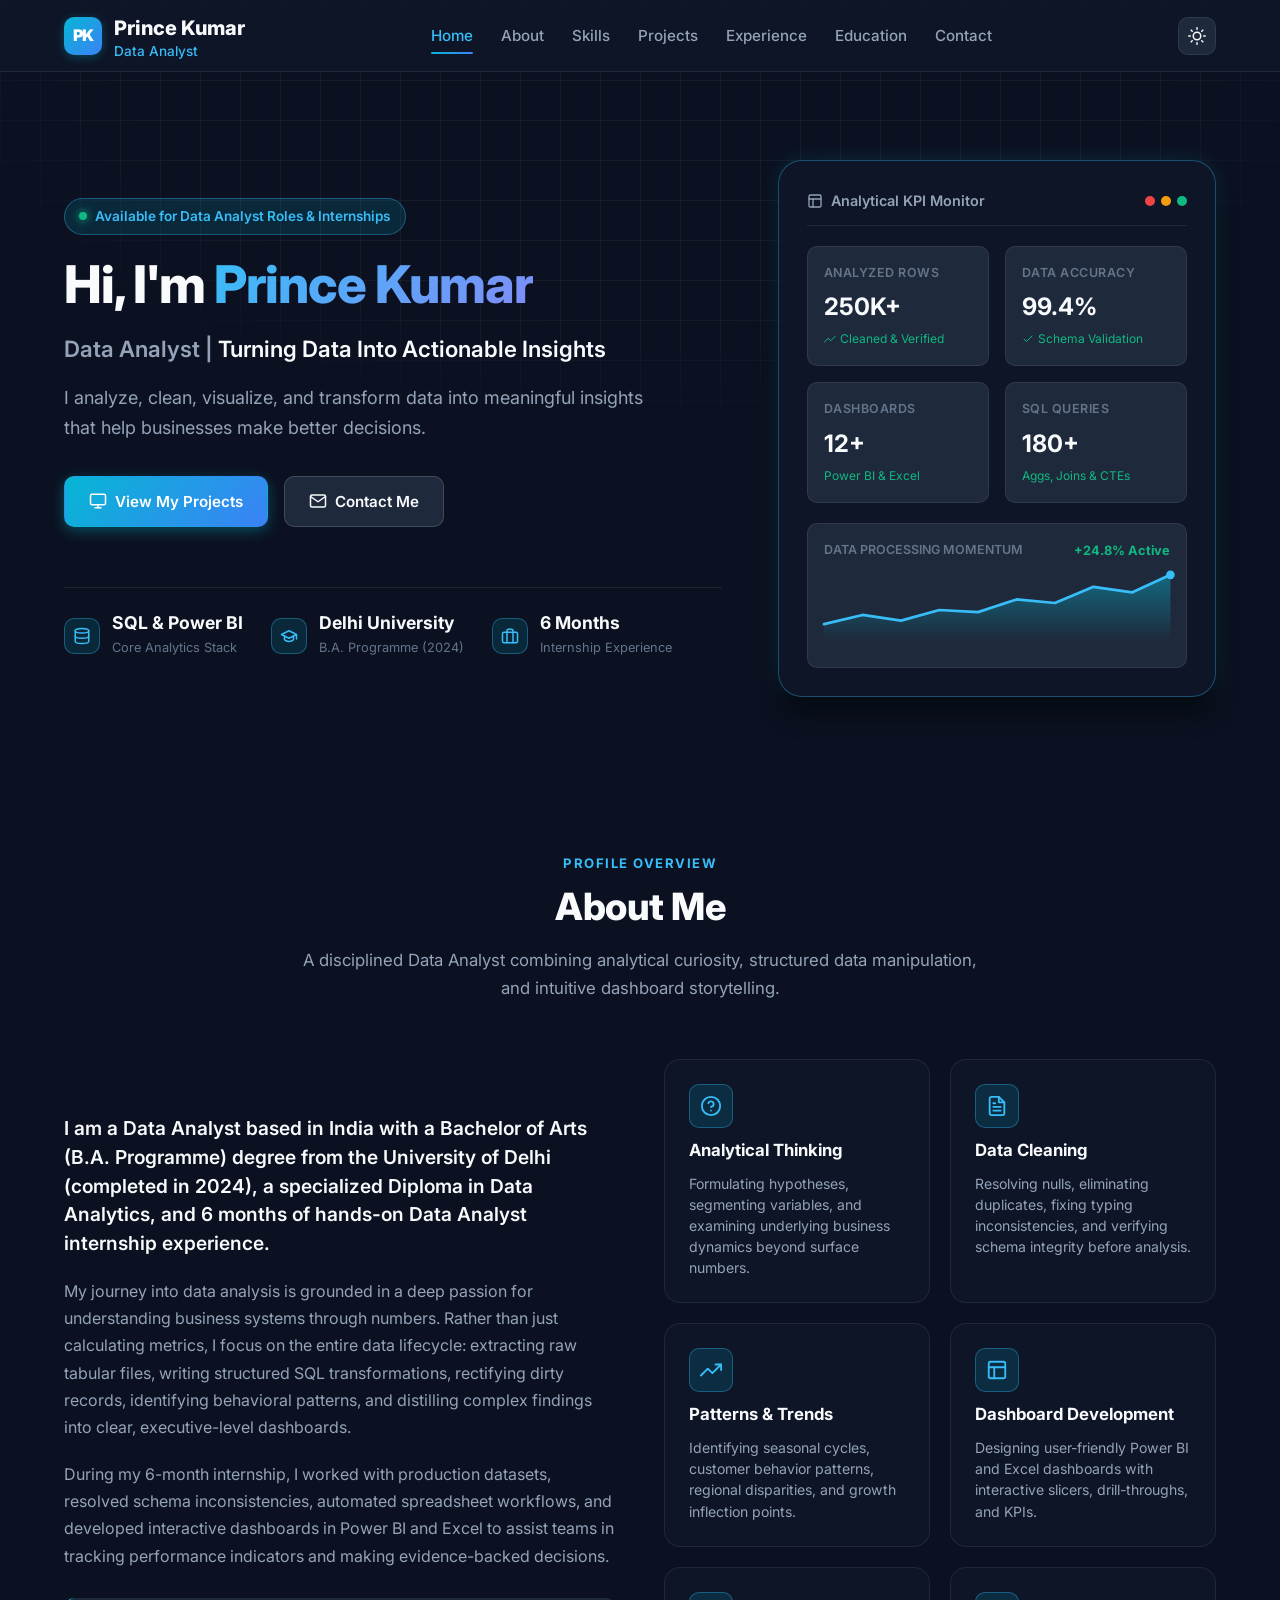
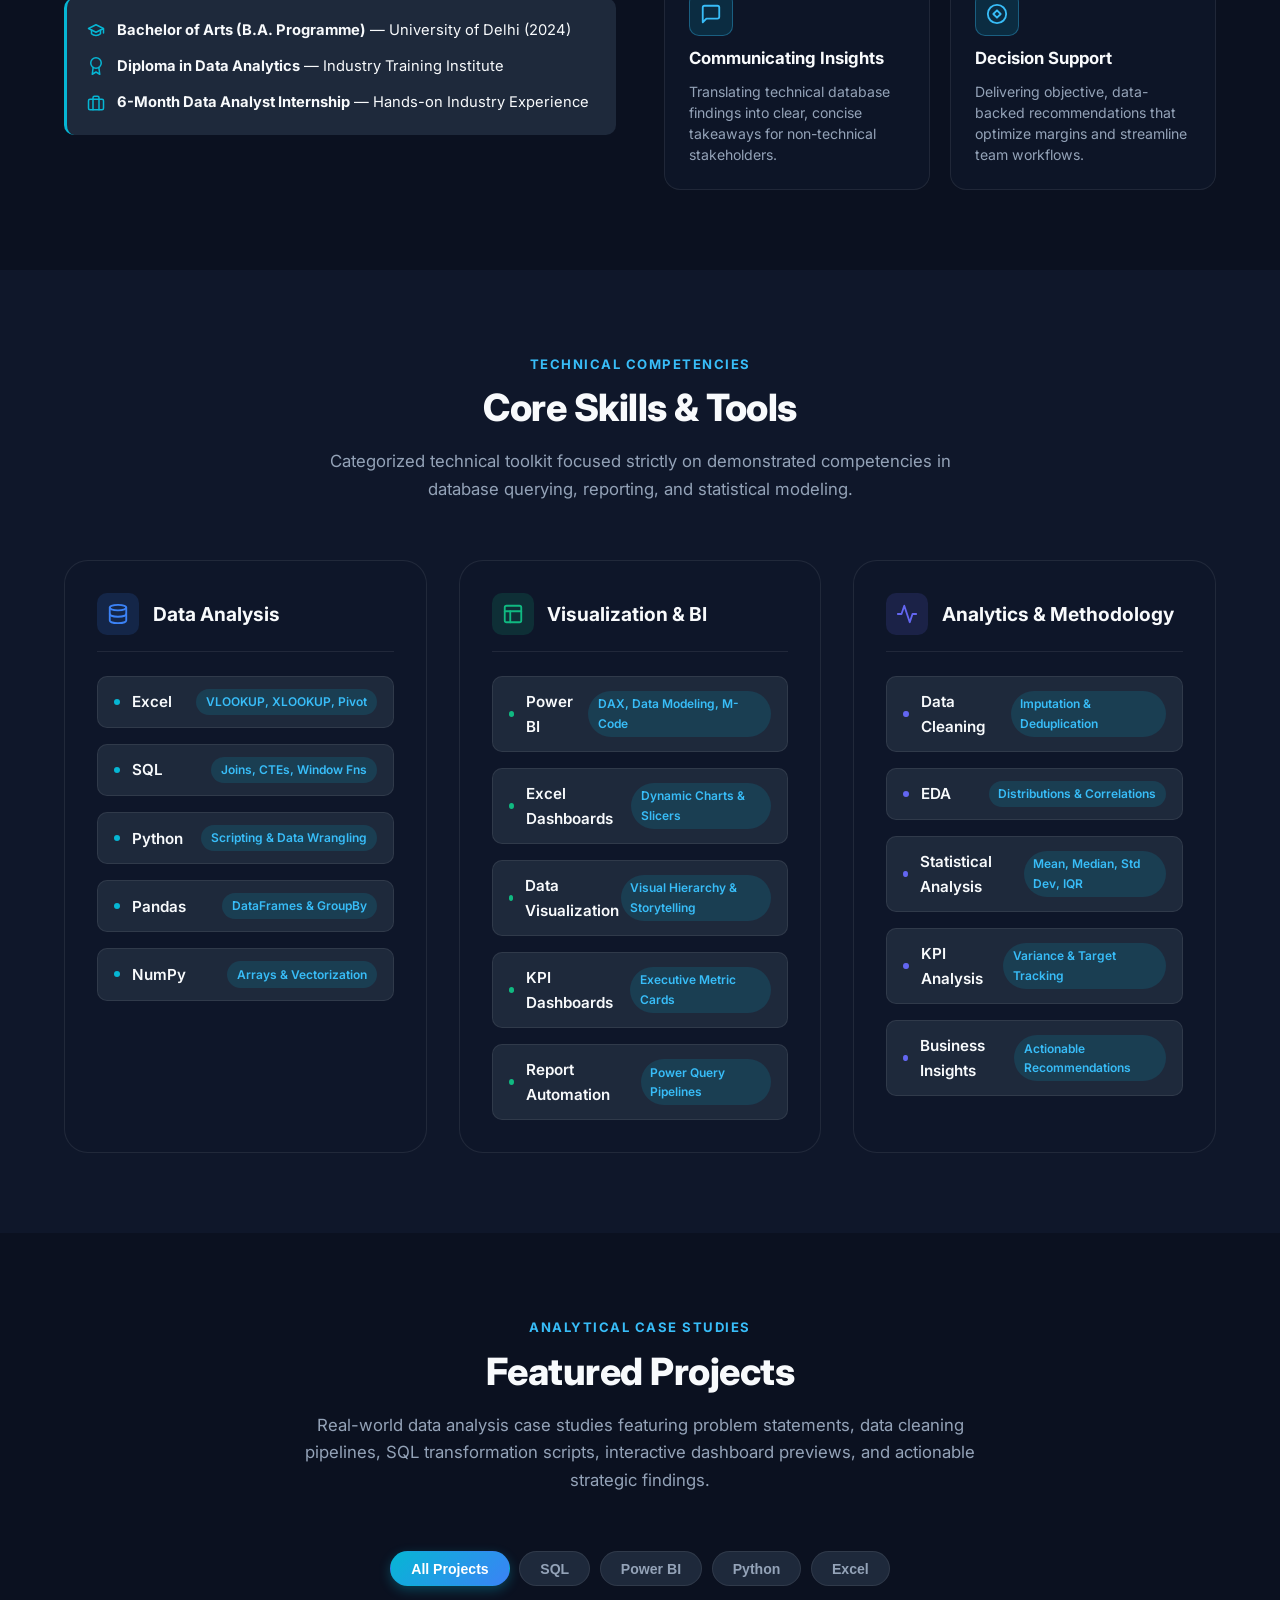
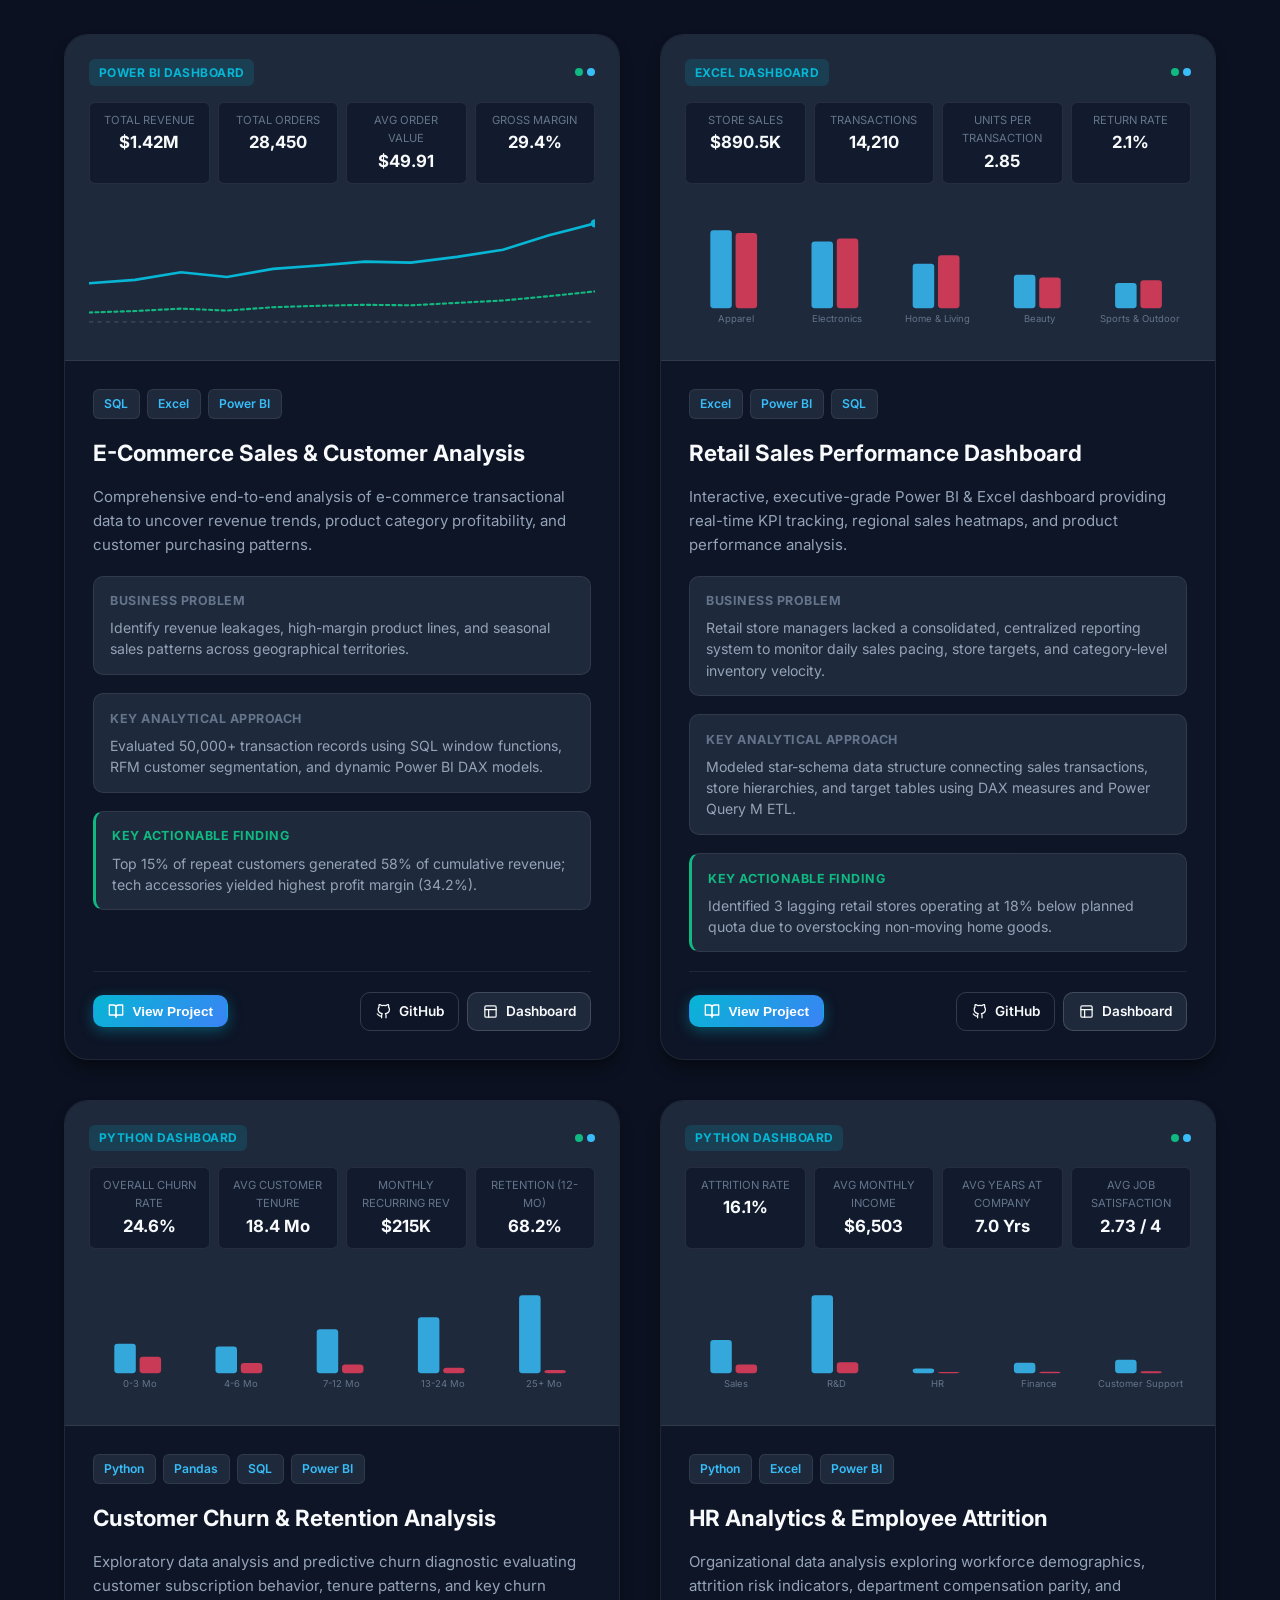
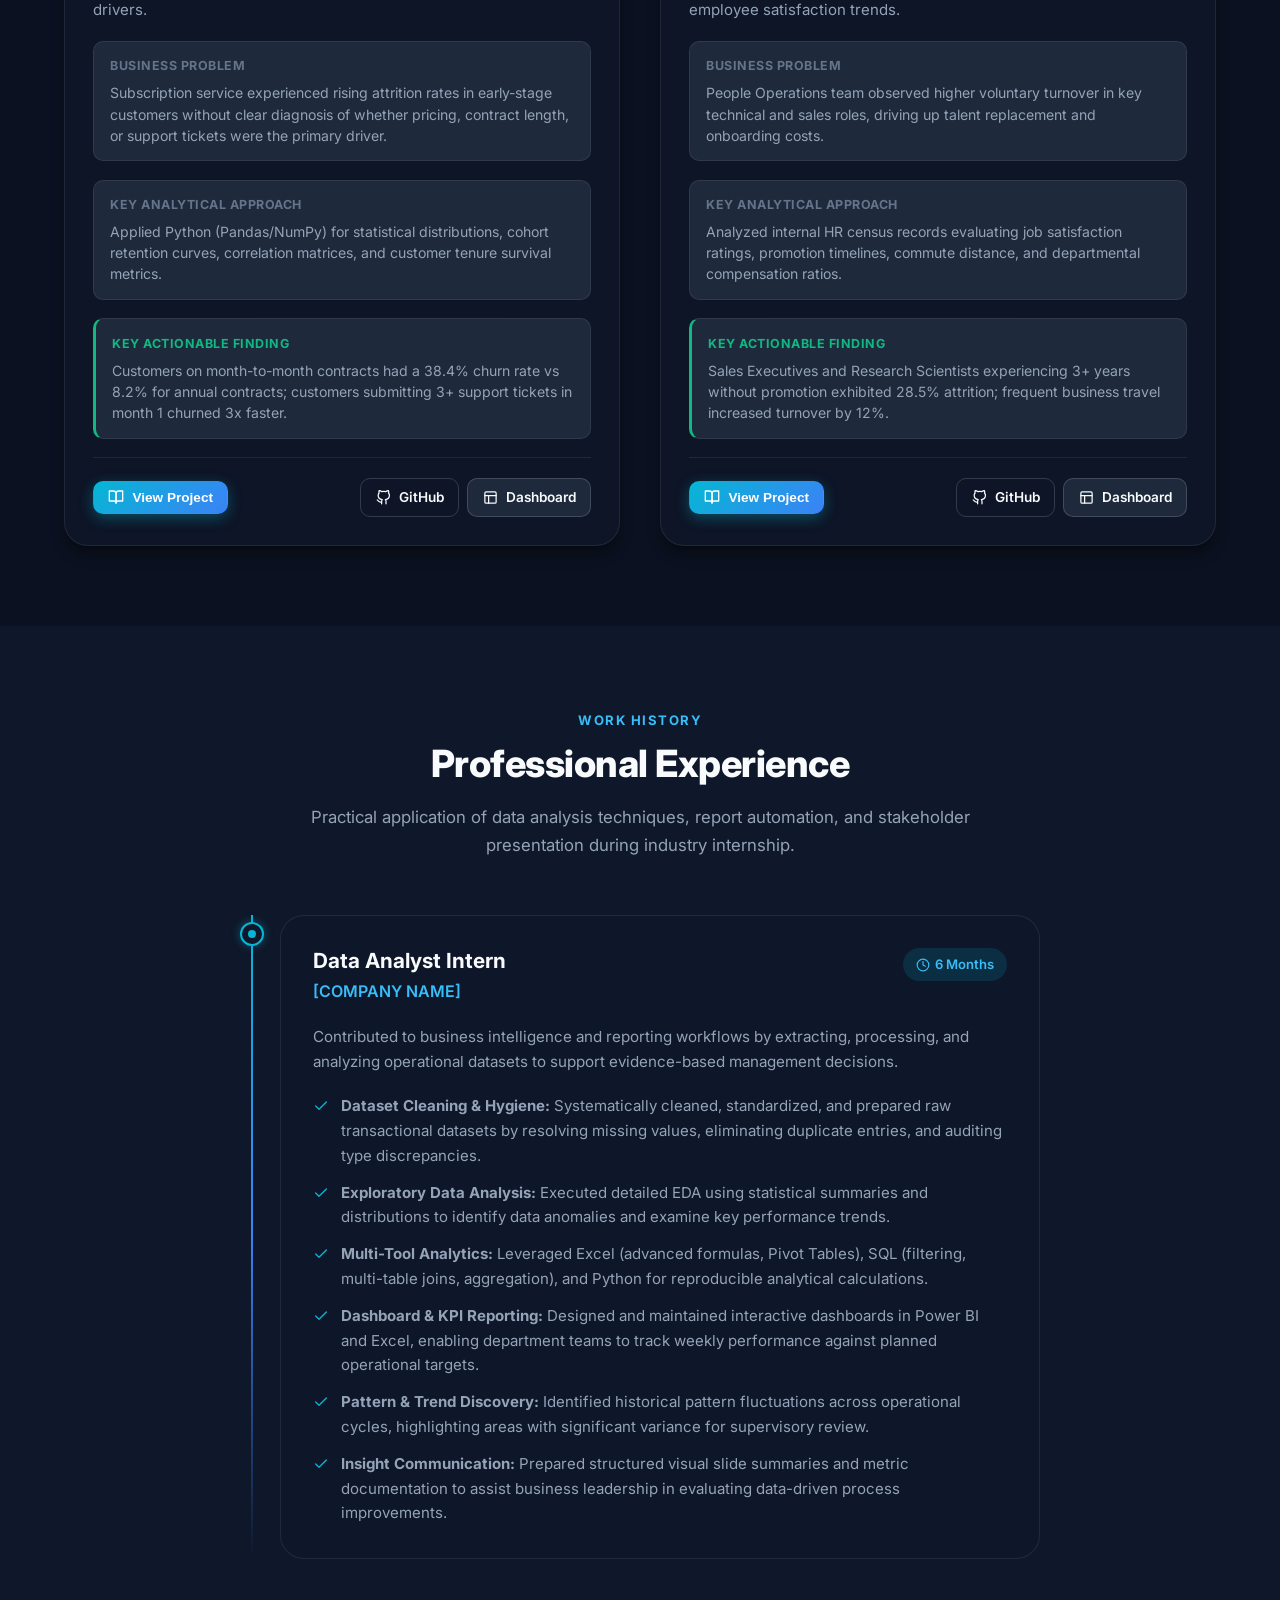
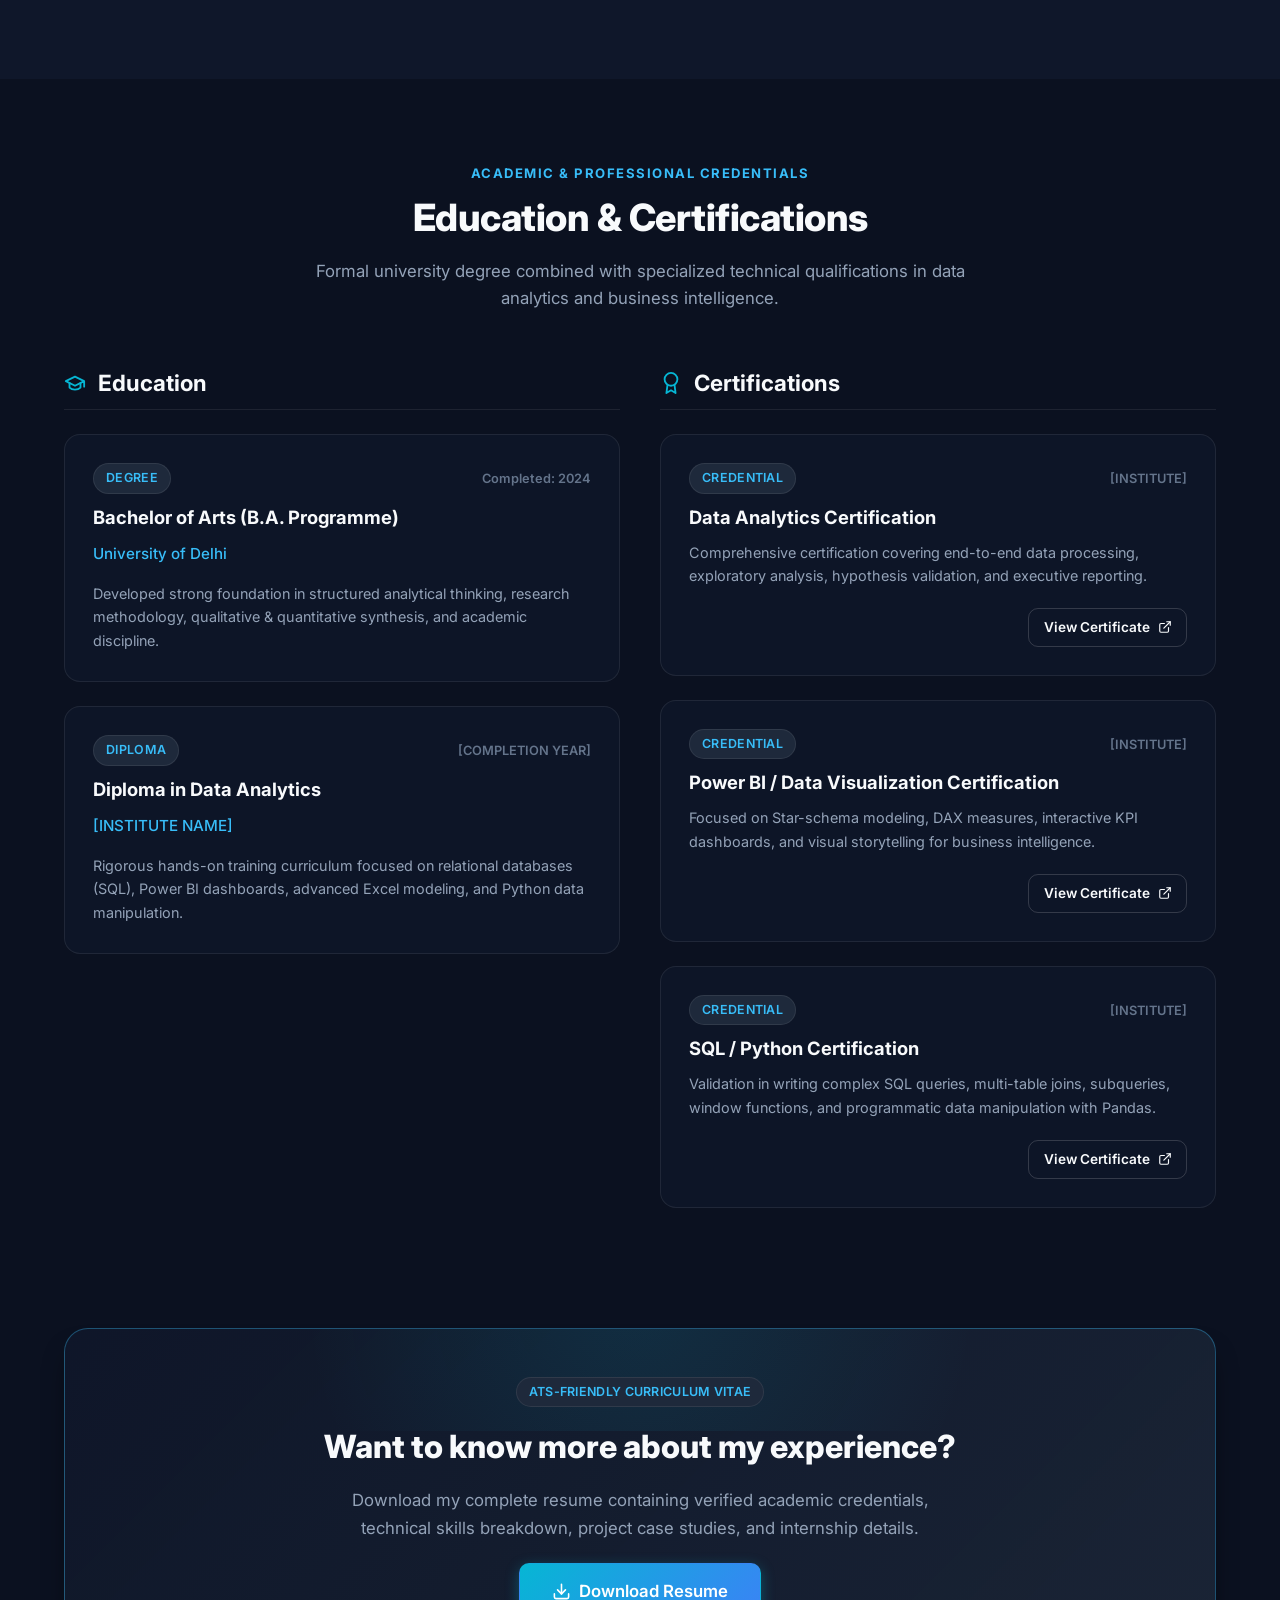
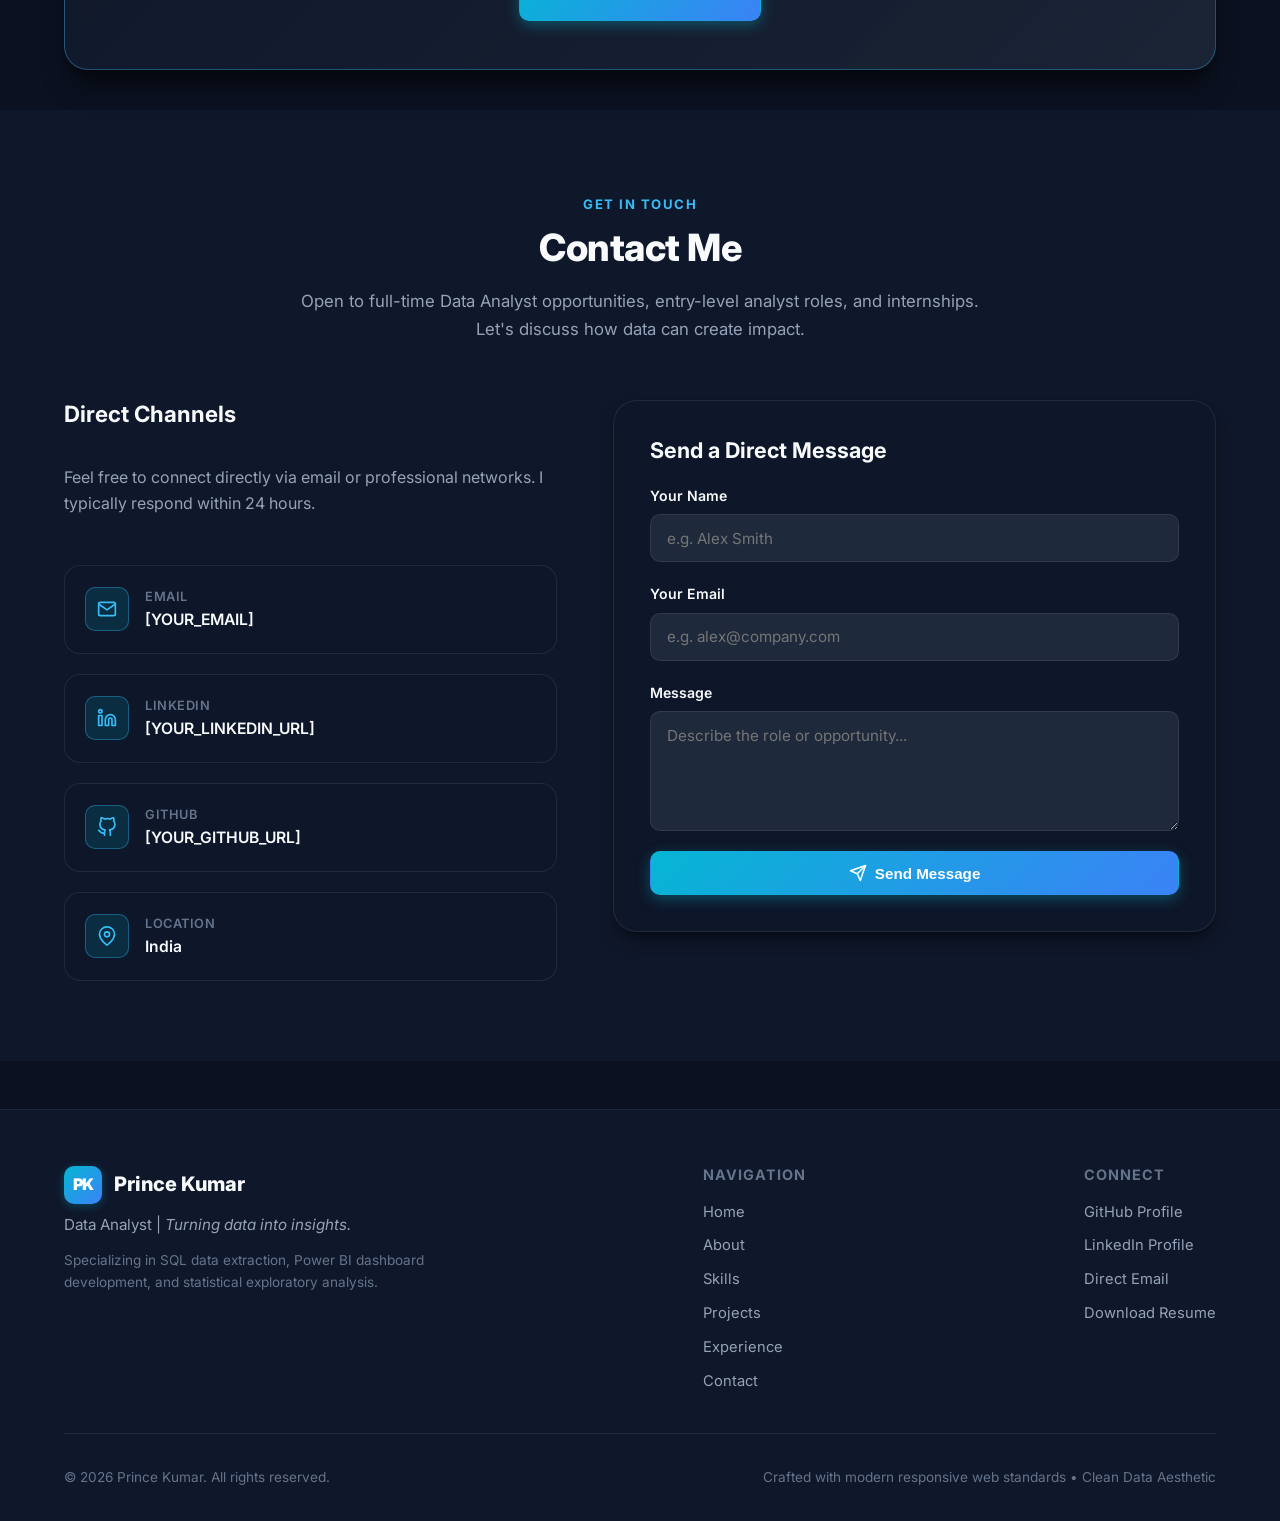
==== index.html @ 8feada80 "Add files via upload" ====
<!DOCTYPE html>
<html lang="en" data-theme="dark">
<head>
  <meta charset="UTF-8">
  <meta name="viewport" content="width=device-width, initial-scale=1.0">
  
  <!-- Primary SEO Metadata -->
  <title>Prince Kumar | Data Analyst Portfolio</title>
  <meta name="title" content="Prince Kumar | Data Analyst Portfolio">
  <meta name="description" content="Data Analyst portfolio showcasing SQL, Excel, Power BI, Python, data visualization, dashboards, and analytics projects.">
  <meta name="keywords" content="Data Analyst, Prince Kumar, SQL, Power BI, Excel, Python, Pandas, Data Visualization, EDA, Business Intelligence, Delhi University">
  <meta name="author" content="Prince Kumar">

  <!-- Open Graph / Social Cards -->
  <meta property="og:type" content="website">
  <meta property="og:title" content="Prince Kumar | Data Analyst Portfolio">
  <meta property="og:description" content="Data Analyst portfolio showcasing SQL, Excel, Power BI, Python, data visualization, dashboards, and analytics projects.">
  <meta property="og:image" content="assets/img/favicon.svg">

  <!-- Twitter -->
  <meta name="twitter:card" content="summary_large_image">
  <meta name="twitter:title" content="Prince Kumar | Data Analyst Portfolio">
  <meta name="twitter:description" content="Data Analyst portfolio showcasing SQL, Excel, Power BI, Python, data visualization, dashboards, and analytics projects.">

  <!-- Favicon -->
  <link rel="icon" type="image/svg+xml" href="assets/img/favicon.svg">

  <!-- Fonts: Inter and JetBrains Mono with System Fallbacks -->
  <link rel="preconnect" href="https://fonts.googleapis.com">
  <link rel="preconnect" href="https://fonts.gstatic.com" crossorigin>
  <link href="https://fonts.googleapis.com/css2?family=Inter:wght@300;400;500;600;700;800;900&family=JetBrains+Mono:wght@400;500;600&display=swap" rel="stylesheet">

  <!-- Stylesheet -->
  <link rel="stylesheet" href="assets/css/style.css">

  <!-- Structured Data (JSON-LD) for SEO / Recruiters -->
  <script type="application/ld+json">
  {
    "@context": "https://schema.org",
    "@type": "Person",
    "name": "Prince Kumar",
    "jobTitle": "Data Analyst",
    "description": "Data Analyst skilled in SQL, Excel, Power BI, Python, data cleaning, EDA, and dashboard development.",
    "alumniOf": {
      "@type": "CollegeOrUniversity",
      "name": "University of Delhi"
    },
    "address": {
      "@type": "PostalAddress",
      "addressCountry": "India"
    },
    "knowsAbout": [
      "SQL",
      "Power BI",
      "Excel",
      "Python",
      "Pandas",
      "NumPy",
      "Data Cleaning",
      "Exploratory Data Analysis",
      "Data Visualization",
      "Dashboard Development",
      "Business Intelligence",
      "Statistical Analysis"
    ]
  }
  </script>
</head>
<body>

  <!-- Background Data Grid Mesh -->
  <div class="bg-grid-pattern" aria-hidden="true"></div>

  <!-- ==========================================================================
       STICKY NAVIGATION BAR
       ========================================================================== -->
  <header class="site-header">
    <div class="container nav-container">
      <!-- Brand Logo -->
      <a href="#hero" class="logo" aria-label="Prince Kumar Portfolio Home">
        <div class="logo-badge">PK</div>
        <div class="logo-text">
          Prince Kumar
          <span>Data Analyst</span>
        </div>
      </a>

      <!-- Desktop Navigation Links -->
      <nav class="nav-links" aria-label="Primary Navigation">
        <a href="#hero" class="nav-link active">Home</a>
        <a href="#about" class="nav-link">About</a>
        <a href="#skills" class="nav-link">Skills</a>
        <a href="#projects" class="nav-link">Projects</a>
        <a href="#experience" class="nav-link">Experience</a>
        <a href="#education" class="nav-link">Education</a>
        <a href="#contact" class="nav-link">Contact</a>
      </nav>

      <!-- Nav Actions: Theme Toggle & Mobile Menu -->
      <div class="nav-actions">
        <button id="theme-toggle" class="theme-toggle-btn" title="Toggle Dark/Light Mode" aria-label="Toggle Dark/Light Mode">
          <svg xmlns="http://www.w3.org/2000/svg" width="18" height="18" viewBox="0 0 24 24" fill="none" stroke="currentColor" stroke-width="2" stroke-linecap="round" stroke-linejoin="round">
            <circle cx="12" cy="12" r="5"></circle>
            <line x1="12" y1="1" x2="12" y2="3"></line>
            <line x1="12" y1="21" x2="12" y2="23"></line>
            <line x1="4.22" y1="4.22" x2="5.64" y2="5.64"></line>
            <line x1="18.36" y1="18.36" x2="19.78" y2="19.78"></line>
            <line x1="1" y1="12" x2="3" y2="12"></line>
            <line x1="21" y1="12" x2="23" y2="12"></line>
            <line x1="4.22" y1="19.78" x2="5.64" y2="18.36"></line>
            <line x1="18.36" y1="5.64" x2="19.78" y2="4.22"></line>
          </svg>
        </button>

        <button id="mobile-menu-toggle" class="mobile-menu-btn" aria-label="Open Navigation Menu" aria-expanded="false">
          <svg xmlns="http://www.w3.org/2000/svg" width="22" height="22" viewBox="0 0 24 24" fill="none" stroke="currentColor" stroke-width="2" stroke-linecap="round" stroke-linejoin="round">
            <line x1="3" y1="12" x2="21" y2="12"></line>
            <line x1="3" y1="6" x2="21" y2="6"></line>
            <line x1="3" y1="18" x2="21" y2="18"></line>
          </svg>
        </button>
      </div>
    </div>

    <!-- Mobile Drawer -->
    <div id="mobile-nav" class="mobile-nav" aria-label="Mobile Navigation">
      <div class="mobile-nav-links">
        <a href="#hero" class="nav-link">Home</a>
        <a href="#about" class="nav-link">About</a>
        <a href="#skills" class="nav-link">Skills</a>
        <a href="#projects" class="nav-link">Projects</a>
        <a href="#experience" class="nav-link">Experience</a>
        <a href="#education" class="nav-link">Education</a>
        <a href="#contact" class="nav-link">Contact</a>
      </div>
    </div>
  </header>

  <!-- ==========================================================================
       1. HERO SECTION
       ========================================================================== -->
  <section id="hero" class="hero-section">
    <div class="container">
      <div class="hero-grid">
        <!-- Hero Text Content -->
        <div class="hero-content">
          <div class="hero-tag">
            <span class="pulse-dot"></span>
            Available for Data Analyst Roles & Internships
          </div>

          <h1 class="hero-title">
            Hi, I'm <span class="name-highlight">Prince Kumar</span>
          </h1>

          <h2 class="hero-subtitle">
            Data Analyst | <span>Turning Data Into Actionable Insights</span>
          </h2>

          <p class="hero-desc">
            I analyze, clean, visualize, and transform data into meaningful insights that help businesses make better decisions.
          </p>

          <div class="hero-cta">
            <a href="#projects" class="btn btn-primary">
              <svg xmlns="http://www.w3.org/2000/svg" width="18" height="18" viewBox="0 0 24 24" fill="none" stroke="currentColor" stroke-width="2" stroke-linecap="round" stroke-linejoin="round">
                <rect x="2" y="3" width="20" height="14" rx="2" ry="2"></rect>
                <line x1="8" y1="21" x2="16" y2="21"></line>
                <line x1="12" y1="17" x2="12" y2="21"></line>
              </svg>
              View My Projects
            </a>

            <a href="#contact" class="btn btn-secondary">
              <svg xmlns="http://www.w3.org/2000/svg" width="18" height="18" viewBox="0 0 24 24" fill="none" stroke="currentColor" stroke-width="2" stroke-linecap="round" stroke-linejoin="round">
                <path d="M4 4h16c1.1 0 2 .9 2 2v12c0 1.1-.9 2-2 2H4c-1.1 0-2-.9-2-2V6c0-1.1.9-2 2-2z"></path>
                <polyline points="22,6 12,13 2,6"></polyline>
              </svg>
              Contact Me
            </a>
          </div>

          <!-- Hero Ticker / Key Credentials Strip -->
          <div class="hero-ticker-strip">
            <div class="ticker-item">
              <div class="ticker-icon">
                <svg xmlns="http://www.w3.org/2000/svg" width="18" height="18" viewBox="0 0 24 24" fill="none" stroke="currentColor" stroke-width="2" stroke-linecap="round" stroke-linejoin="round">
                  <ellipse cx="12" cy="5" rx="9" ry="3"></ellipse>
                  <path d="M21 12c0 1.66-4 3-9 3s-9-1.34-9-3"></path>
                  <path d="M3 5v14c0 1.66 4 3 9 3s9-1.34 9-3V5"></path>
                </svg>
              </div>
              <div class="ticker-text">
                <strong>SQL & Power BI</strong>
                <span>Core Analytics Stack</span>
              </div>
            </div>

            <div class="ticker-item">
              <div class="ticker-icon">
                <svg xmlns="http://www.w3.org/2000/svg" width="18" height="18" viewBox="0 0 24 24" fill="none" stroke="currentColor" stroke-width="2" stroke-linecap="round" stroke-linejoin="round">
                  <path d="M22 10v6M2 10l10-5 10 5-10 5z"></path>
                  <path d="M6 12v5c3 3 9 3 12 0v-5"></path>
                </svg>
              </div>
              <div class="ticker-text">
                <strong>Delhi University</strong>
                <span>B.A. Programme (2024)</span>
              </div>
            </div>

            <div class="ticker-item">
              <div class="ticker-icon">
                <svg xmlns="http://www.w3.org/2000/svg" width="18" height="18" viewBox="0 0 24 24" fill="none" stroke="currentColor" stroke-width="2" stroke-linecap="round" stroke-linejoin="round">
                  <rect x="2" y="7" width="20" height="14" rx="2" ry="2"></rect>
                  <path d="M16 21V5a2 2 0 0 0-2-2h-4a2 2 0 0 0-2 2v16"></path>
                </svg>
              </div>
              <div class="ticker-text">
                <strong>6 Months</strong>
                <span>Internship Experience</span>
              </div>
            </div>
          </div>
        </div>

        <!-- Hero Data Card Visual Mockup -->
        <div class="hero-visual">
          <div class="hero-data-card">
            <div class="card-header-bar">
              <div class="card-header-title">
                <svg xmlns="http://www.w3.org/2000/svg" width="16" height="16" viewBox="0 0 24 24" fill="none" stroke="currentColor" stroke-width="2" stroke-linecap="round" stroke-linejoin="round">
                  <rect x="3" y="3" width="18" height="18" rx="2" ry="2"></rect>
                  <line x1="3" y1="9" x2="21" y2="9"></line>
                  <line x1="9" y1="21" x2="9" y2="9"></line>
                </svg>
                Analytical KPI Monitor
              </div>
              <div class="card-dots">
                <span class="card-dot red"></span>
                <span class="card-dot yellow"></span>
                <span class="card-dot green"></span>
              </div>
            </div>

            <div class="hero-kpis">
              <div class="hero-kpi-item">
                <div class="hero-kpi-label">Analyzed Rows</div>
                <div class="hero-kpi-value">250K+</div>
                <div class="hero-kpi-sub">
                  <svg xmlns="http://www.w3.org/2000/svg" width="12" height="12" viewBox="0 0 24 24" fill="none" stroke="currentColor" stroke-width="2" stroke-linecap="round" stroke-linejoin="round"><polyline points="23 6 13.5 15.5 8.5 10.5 1 18"></polyline></svg>
                  Cleaned & Verified
                </div>
              </div>

              <div class="hero-kpi-item">
                <div class="hero-kpi-label">Data Accuracy</div>
                <div class="hero-kpi-value">99.4%</div>
                <div class="hero-kpi-sub">
                  <svg xmlns="http://www.w3.org/2000/svg" width="12" height="12" viewBox="0 0 24 24" fill="none" stroke="currentColor" stroke-width="2" stroke-linecap="round" stroke-linejoin="round"><polyline points="20 6 9 17 4 12"></polyline></svg>
                  Schema Validation
                </div>
              </div>

              <div class="hero-kpi-item">
                <div class="hero-kpi-label">Dashboards</div>
                <div class="hero-kpi-value">12+</div>
                <div class="hero-kpi-sub">Power BI & Excel</div>
              </div>

              <div class="hero-kpi-item">
                <div class="hero-kpi-label">SQL Queries</div>
                <div class="hero-kpi-value">180+</div>
                <div class="hero-kpi-sub">Aggs, Joins & CTEs</div>
              </div>
            </div>

            <div style="background: var(--bg-tertiary); padding: 1rem; border-radius: var(--radius-md); border: 1px solid var(--border-subtle);">
              <div style="display: flex; justify-content: space-between; align-items: center; margin-bottom: 0.5rem;">
                <span style="font-size: 0.78rem; text-transform: uppercase; color: var(--text-muted); font-weight: 600;">Data Processing Momentum</span>
                <span style="font-size: 0.8rem; color: var(--accent-emerald); font-weight: 700;">+24.8% Active</span>
              </div>
              <svg id="hero-sparkline" class="sparkline-svg" viewBox="0 0 320 65"></svg>
            </div>
          </div>
        </div>
      </div>
    </div>
  </section>

  <!-- ==========================================================================
       2. ABOUT ME SECTION
       ========================================================================== -->
  <section id="about">
    <div class="container">
      <div class="section-header">
        <span class="section-tag">Profile Overview</span>
        <h2 class="section-title">About Me</h2>
        <p class="section-description">
          A disciplined Data Analyst combining analytical curiosity, structured data manipulation, and intuitive dashboard storytelling.
        </p>
      </div>

      <div class="about-grid">
        <!-- Narrative Column -->
        <div class="about-narrative">
          <p class="about-lead">
            I am a Data Analyst based in India with a Bachelor of Arts (B.A. Programme) degree from the University of Delhi (completed in 2024), a specialized Diploma in Data Analytics, and 6 months of hands-on Data Analyst internship experience.
          </p>

          <p class="about-p">
            My journey into data analysis is grounded in a deep passion for understanding business systems through numbers. Rather than just calculating metrics, I focus on the entire data lifecycle: extracting raw tabular files, writing structured SQL transformations, rectifying dirty records, identifying behavioral patterns, and distilling complex findings into clear, executive-level dashboards.
          </p>

          <p class="about-p">
            During my 6-month internship, I worked with production datasets, resolved schema inconsistencies, automated spreadsheet workflows, and developed interactive dashboards in Power BI and Excel to assist teams in tracking performance indicators and making evidence-backed decisions.
          </p>

          <!-- Education & Qualification Snapshot -->
          <div class="about-edu-summary">
            <div class="edu-item-row">
              <svg xmlns="http://www.w3.org/2000/svg" width="18" height="18" viewBox="0 0 24 24" fill="none" stroke="currentColor" stroke-width="2" stroke-linecap="round" stroke-linejoin="round">
                <path d="M22 10v6M2 10l10-5 10 5-10 5z"></path>
                <path d="M6 12v5c3 3 9 3 12 0v-5"></path>
              </svg>
              <span><strong>Bachelor of Arts (B.A. Programme)</strong> — University of Delhi (2024)</span>
            </div>
            <div class="edu-item-row">
              <svg xmlns="http://www.w3.org/2000/svg" width="18" height="18" viewBox="0 0 24 24" fill="none" stroke="currentColor" stroke-width="2" stroke-linecap="round" stroke-linejoin="round">
                <circle cx="12" cy="8" r="7"></circle>
                <polyline points="8.21 13.89 7 23 12 20 17 23 15.79 13.88"></polyline>
              </svg>
              <span><strong>Diploma in Data Analytics</strong> — Industry Training Institute</span>
            </div>
            <div class="edu-item-row">
              <svg xmlns="http://www.w3.org/2000/svg" width="18" height="18" viewBox="0 0 24 24" fill="none" stroke="currentColor" stroke-width="2" stroke-linecap="round" stroke-linejoin="round">
                <rect x="2" y="7" width="20" height="14" rx="2" ry="2"></rect>
                <path d="M16 21V5a2 2 0 0 0-2-2h-4a2 2 0 0 0-2 2v16"></path>
              </svg>
              <span><strong>6-Month Data Analyst Internship</strong> — Hands-on Industry Experience</span>
            </div>
          </div>
        </div>

        <!-- Analytical Pillars Grid -->
        <div class="pillars-grid">
          <div class="pillar-card">
            <div class="pillar-icon">
              <svg xmlns="http://www.w3.org/2000/svg" width="22" height="22" viewBox="0 0 24 24" fill="none" stroke="currentColor" stroke-width="2" stroke-linecap="round" stroke-linejoin="round">
                <circle cx="12" cy="12" r="10"></circle>
                <path d="M9.09 9a3 3 0 0 1 5.83 1c0 2-3 3-3 3"></path>
                <line x1="12" y1="17" x2="12.01" y2="17"></line>
              </svg>
            </div>
            <h3 class="pillar-title">Analytical Thinking</h3>
            <p class="pillar-desc">Formulating hypotheses, segmenting variables, and examining underlying business dynamics beyond surface numbers.</p>
          </div>

          <div class="pillar-card">
            <div class="pillar-icon">
              <svg xmlns="http://www.w3.org/2000/svg" width="22" height="22" viewBox="0 0 24 24" fill="none" stroke="currentColor" stroke-width="2" stroke-linecap="round" stroke-linejoin="round">
                <path d="M14 2H6a2 2 0 0 0-2 2v16a2 2 0 0 0 2 2h12a2 2 0 0 0 2-2V8z"></path>
                <polyline points="14 2 14 8 20 8"></polyline>
                <line x1="16" y1="13" x2="8" y2="13"></line>
                <line x1="16" y1="17" x2="8" y2="17"></line>
                <polyline points="10 9 9 9 8 9"></polyline>
              </svg>
            </div>
            <h3 class="pillar-title">Data Cleaning</h3>
            <p class="pillar-desc">Resolving nulls, eliminating duplicates, fixing typing inconsistencies, and verifying schema integrity before analysis.</p>
          </div>

          <div class="pillar-card">
            <div class="pillar-icon">
              <svg xmlns="http://www.w3.org/2000/svg" width="22" height="22" viewBox="0 0 24 24" fill="none" stroke="currentColor" stroke-width="2" stroke-linecap="round" stroke-linejoin="round">
                <polyline points="23 6 13.5 15.5 8.5 10.5 1 18"></polyline>
                <polyline points="17 6 23 6 23 12"></polyline>
              </svg>
            </div>
            <h3 class="pillar-title">Patterns & Trends</h3>
            <p class="pillar-desc">Identifying seasonal cycles, customer behavior patterns, regional disparities, and growth inflection points.</p>
          </div>

          <div class="pillar-card">
            <div class="pillar-icon">
              <svg xmlns="http://www.w3.org/2000/svg" width="22" height="22" viewBox="0 0 24 24" fill="none" stroke="currentColor" stroke-width="2" stroke-linecap="round" stroke-linejoin="round">
                <rect x="3" y="3" width="18" height="18" rx="2" ry="2"></rect>
                <line x1="3" y1="9" x2="21" y2="9"></line>
                <line x1="9" y1="21" x2="9" y2="9"></line>
              </svg>
            </div>
            <h3 class="pillar-title">Dashboard Development</h3>
            <p class="pillar-desc">Designing user-friendly Power BI and Excel dashboards with interactive slicers, drill-throughs, and KPIs.</p>
          </div>

          <div class="pillar-card">
            <div class="pillar-icon">
              <svg xmlns="http://www.w3.org/2000/svg" width="22" height="22" viewBox="0 0 24 24" fill="none" stroke="currentColor" stroke-width="2" stroke-linecap="round" stroke-linejoin="round">
                <path d="M21 15a2 2 0 0 1-2 2H7l-4 4V5a2 2 0 0 1 2-2h14a2 2 0 0 1 2 2z"></path>
              </svg>
            </div>
            <h3 class="pillar-title">Communicating Insights</h3>
            <p class="pillar-desc">Translating technical database findings into clear, concise takeaways for non-technical stakeholders.</p>
          </div>

          <div class="pillar-card">
            <div class="pillar-icon">
              <svg xmlns="http://www.w3.org/2000/svg" width="22" height="22" viewBox="0 0 24 24" fill="none" stroke="currentColor" stroke-width="2" stroke-linecap="round" stroke-linejoin="round">
                <circle cx="12" cy="12" r="10"></circle>
                <polygon points="12 8 8 12 12 16 16 12 12 8"></polygon>
              </svg>
            </div>
            <h3 class="pillar-title">Decision Support</h3>
            <p class="pillar-desc">Delivering objective, data-backed recommendations that optimize margins and streamline team workflows.</p>
          </div>
        </div>
      </div>
    </div>
  </section>

  <!-- ==========================================================================
       3. SKILLS SECTION
       ========================================================================== -->
  <section id="skills" style="background: var(--bg-secondary);">
    <div class="container">
      <div class="section-header">
        <span class="section-tag">Technical Competencies</span>
        <h2 class="section-title">Core Skills & Tools</h2>
        <p class="section-description">
          Categorized technical toolkit focused strictly on demonstrated competencies in database querying, reporting, and statistical modeling.
        </p>
      </div>

      <div class="skills-grid">
        <!-- Category 1: Data Analysis -->
        <div class="skill-category-card">
          <div class="category-header">
            <div class="category-icon">
              <svg xmlns="http://www.w3.org/2000/svg" width="22" height="22" viewBox="0 0 24 24" fill="none" stroke="currentColor" stroke-width="2" stroke-linecap="round" stroke-linejoin="round">
                <ellipse cx="12" cy="5" rx="9" ry="3"></ellipse>
                <path d="M21 12c0 1.66-4 3-9 3s-9-1.34-9-3"></path>
                <path d="M3 5v14c0 1.66 4 3 9 3s9-1.34 9-3V5"></path>
              </svg>
            </div>
            <h3 class="category-title">Data Analysis</h3>
          </div>

          <div class="skills-list">
            <div class="skill-item">
              <div class="skill-name-wrap">
                <span class="skill-dot"></span>
                <span>Excel</span>
              </div>
              <span class="skill-badge">VLOOKUP, XLOOKUP, Pivot</span>
            </div>

            <div class="skill-item">
              <div class="skill-name-wrap">
                <span class="skill-dot"></span>
                <span>SQL</span>
              </div>
              <span class="skill-badge">Joins, CTEs, Window Fns</span>
            </div>

            <div class="skill-item">
              <div class="skill-name-wrap">
                <span class="skill-dot"></span>
                <span>Python</span>
              </div>
              <span class="skill-badge">Scripting & Data Wrangling</span>
            </div>

            <div class="skill-item">
              <div class="skill-name-wrap">
                <span class="skill-dot"></span>
                <span>Pandas</span>
              </div>
              <span class="skill-badge">DataFrames & GroupBy</span>
            </div>

            <div class="skill-item">
              <div class="skill-name-wrap">
                <span class="skill-dot"></span>
                <span>NumPy</span>
              </div>
              <span class="skill-badge">Arrays & Vectorization</span>
            </div>
          </div>
        </div>

        <!-- Category 2: Visualization & BI -->
        <div class="skill-category-card">
          <div class="category-header">
            <div class="category-icon" style="background: rgba(16, 185, 129, 0.15); color: var(--accent-emerald);">
              <svg xmlns="http://www.w3.org/2000/svg" width="22" height="22" viewBox="0 0 24 24" fill="none" stroke="currentColor" stroke-width="2" stroke-linecap="round" stroke-linejoin="round">
                <rect x="3" y="3" width="18" height="18" rx="2" ry="2"></rect>
                <line x1="3" y1="9" x2="21" y2="9"></line>
                <line x1="9" y1="21" x2="9" y2="9"></line>
              </svg>
            </div>
            <h3 class="category-title">Visualization & BI</h3>
          </div>

          <div class="skills-list">
            <div class="skill-item">
              <div class="skill-name-wrap">
                <span class="skill-dot" style="background: var(--accent-emerald);"></span>
                <span>Power BI</span>
              </div>
              <span class="skill-badge">DAX, Data Modeling, M-Code</span>
            </div>

            <div class="skill-item">
              <div class="skill-name-wrap">
                <span class="skill-dot" style="background: var(--accent-emerald);"></span>
                <span>Excel Dashboards</span>
              </div>
              <span class="skill-badge">Dynamic Charts & Slicers</span>
            </div>

            <div class="skill-item">
              <div class="skill-name-wrap">
                <span class="skill-dot" style="background: var(--accent-emerald);"></span>
                <span>Data Visualization</span>
              </div>
              <span class="skill-badge">Visual Hierarchy & Storytelling</span>
            </div>

            <div class="skill-item">
              <div class="skill-name-wrap">
                <span class="skill-dot" style="background: var(--accent-emerald);"></span>
                <span>KPI Dashboards</span>
              </div>
              <span class="skill-badge">Executive Metric Cards</span>
            </div>

            <div class="skill-item">
              <div class="skill-name-wrap">
                <span class="skill-dot" style="background: var(--accent-emerald);"></span>
                <span>Report Automation</span>
              </div>
              <span class="skill-badge">Power Query Pipelines</span>
            </div>
          </div>
        </div>

        <!-- Category 3: Analytics -->
        <div class="skill-category-card">
          <div class="category-header">
            <div class="category-icon" style="background: rgba(99, 102, 241, 0.15); color: var(--accent-indigo);">
              <svg xmlns="http://www.w3.org/2000/svg" width="22" height="22" viewBox="0 0 24 24" fill="none" stroke="currentColor" stroke-width="2" stroke-linecap="round" stroke-linejoin="round">
                <polyline points="22 12 18 12 15 21 9 3 6 12 2 12"></polyline>
              </svg>
            </div>
            <h3 class="category-title">Analytics & Methodology</h3>
          </div>

          <div class="skills-list">
            <div class="skill-item">
              <div class="skill-name-wrap">
                <span class="skill-dot" style="background: var(--accent-indigo);"></span>
                <span>Data Cleaning</span>
              </div>
              <span class="skill-badge">Imputation & Deduplication</span>
            </div>

            <div class="skill-item">
              <div class="skill-name-wrap">
                <span class="skill-dot" style="background: var(--accent-indigo);"></span>
                <span>EDA</span>
              </div>
              <span class="skill-badge">Distributions & Correlations</span>
            </div>

            <div class="skill-item">
              <div class="skill-name-wrap">
                <span class="skill-dot" style="background: var(--accent-indigo);"></span>
                <span>Statistical Analysis</span>
              </div>
              <span class="skill-badge">Mean, Median, Std Dev, IQR</span>
            </div>

            <div class="skill-item">
              <div class="skill-name-wrap">
                <span class="skill-dot" style="background: var(--accent-indigo);"></span>
                <span>KPI Analysis</span>
              </div>
              <span class="skill-badge">Variance & Target Tracking</span>
            </div>

            <div class="skill-item">
              <div class="skill-name-wrap">
                <span class="skill-dot" style="background: var(--accent-indigo);"></span>
                <span>Business Insights</span>
              </div>
              <span class="skill-badge">Actionable Recommendations</span>
            </div>
          </div>
        </div>
      </div>
    </div>
  </section>

  <!-- ==========================================================================
       4. PROJECTS SECTION (CENTERPIECE)
       ========================================================================== -->
  <section id="projects">
    <div class="container">
      <div class="section-header">
        <span class="section-tag">Analytical Case Studies</span>
        <h2 class="section-title">Featured Projects</h2>
        <p class="section-description">
          Real-world data analysis case studies featuring problem statements, data cleaning pipelines, SQL transformation scripts, interactive dashboard previews, and actionable strategic findings.
        </p>
      </div>

      <!-- Filter Buttons -->
      <div class="projects-filter-bar" role="group" aria-label="Filter Projects By Technology">
        <button class="filter-btn active" data-filter="All">All Projects</button>
        <button class="filter-btn" data-filter="SQL">SQL</button>
        <button class="filter-btn" data-filter="Power BI">Power BI</button>
        <button class="filter-btn" data-filter="Python">Python</button>
        <button class="filter-btn" data-filter="Excel">Excel</button>
      </div>

      <!-- Projects Grid (Injected dynamically via app.js & projects-data.js) -->
      <div id="projects-grid" class="projects-grid">
        <!-- Rendered by JavaScript -->
      </div>
    </div>
  </section>

  <!-- ==========================================================================
       5. EXPERIENCE SECTION (TIMELINE)
       ========================================================================== -->
  <section id="experience" style="background: var(--bg-secondary);">
    <div class="container">
      <div class="section-header">
        <span class="section-tag">Work History</span>
        <h2 class="section-title">Professional Experience</h2>
        <p class="section-description">
          Practical application of data analysis techniques, report automation, and stakeholder presentation during industry internship.
        </p>
      </div>

      <div class="timeline">
        <!-- Item: 6-Month Data Analyst Internship -->
        <div class="timeline-item">
          <div class="timeline-dot"></div>
          <div class="timeline-card">
            <div class="timeline-header">
              <div>
                <h3 class="role-title">Data Analyst Intern</h3>
                <div class="company-name">[COMPANY NAME]</div>
              </div>
              <span class="duration-badge">
                <svg xmlns="http://www.w3.org/2000/svg" width="14" height="14" viewBox="0 0 24 24" fill="none" stroke="currentColor" stroke-width="2" stroke-linecap="round" stroke-linejoin="round">
                  <circle cx="12" cy="12" r="10"></circle>
                  <polyline points="12 6 12 12 16 14"></polyline>
                </svg>
                6 Months
              </span>
            </div>

            <p style="font-size: 0.95rem; color: var(--text-secondary); margin-bottom: 1.25rem;">
              Contributed to business intelligence and reporting workflows by extracting, processing, and analyzing operational datasets to support evidence-based management decisions.
            </p>

            <ul class="timeline-responsibilities">
              <li>
                <svg xmlns="http://www.w3.org/2000/svg" width="16" height="16" viewBox="0 0 24 24" fill="none" stroke="currentColor" stroke-width="2" stroke-linecap="round" stroke-linejoin="round">
                  <polyline points="20 6 9 17 4 12"></polyline>
                </svg>
                <span><strong>Dataset Cleaning & Hygiene:</strong> Systematically cleaned, standardized, and prepared raw transactional datasets by resolving missing values, eliminating duplicate entries, and auditing type discrepancies.</span>
              </li>
              <li>
                <svg xmlns="http://www.w3.org/2000/svg" width="16" height="16" viewBox="0 0 24 24" fill="none" stroke="currentColor" stroke-width="2" stroke-linecap="round" stroke-linejoin="round">
                  <polyline points="20 6 9 17 4 12"></polyline>
                </svg>
                <span><strong>Exploratory Data Analysis:</strong> Executed detailed EDA using statistical summaries and distributions to identify data anomalies and examine key performance trends.</span>
              </li>
              <li>
                <svg xmlns="http://www.w3.org/2000/svg" width="16" height="16" viewBox="0 0 24 24" fill="none" stroke="currentColor" stroke-width="2" stroke-linecap="round" stroke-linejoin="round">
                  <polyline points="20 6 9 17 4 12"></polyline>
                </svg>
                <span><strong>Multi-Tool Analytics:</strong> Leveraged Excel (advanced formulas, Pivot Tables), SQL (filtering, multi-table joins, aggregation), and Python for reproducible analytical calculations.</span>
              </li>
              <li>
                <svg xmlns="http://www.w3.org/2000/svg" width="16" height="16" viewBox="0 0 24 24" fill="none" stroke="currentColor" stroke-width="2" stroke-linecap="round" stroke-linejoin="round">
                  <polyline points="20 6 9 17 4 12"></polyline>
                </svg>
                <span><strong>Dashboard & KPI Reporting:</strong> Designed and maintained interactive dashboards in Power BI and Excel, enabling department teams to track weekly performance against planned operational targets.</span>
              </li>
              <li>
                <svg xmlns="http://www.w3.org/2000/svg" width="16" height="16" viewBox="0 0 24 24" fill="none" stroke="currentColor" stroke-width="2" stroke-linecap="round" stroke-linejoin="round">
                  <polyline points="20 6 9 17 4 12"></polyline>
                </svg>
                <span><strong>Pattern & Trend Discovery:</strong> Identified historical pattern fluctuations across operational cycles, highlighting areas with significant variance for supervisory review.</span>
              </li>
              <li>
                <svg xmlns="http://www.w3.org/2000/svg" width="16" height="16" viewBox="0 0 24 24" fill="none" stroke="currentColor" stroke-width="2" stroke-linecap="round" stroke-linejoin="round">
                  <polyline points="20 6 9 17 4 12"></polyline>
                </svg>
                <span><strong>Insight Communication:</strong> Prepared structured visual slide summaries and metric documentation to assist business leadership in evaluating data-driven process improvements.</span>
              </li>
            </ul>
          </div>
        </div>
      </div>
    </div>
  </section>

  <!-- ==========================================================================
       6. EDUCATION & CERTIFICATIONS (2-COLUMN)
       ========================================================================== -->
  <section id="education">
    <div class="container">
      <div class="section-header">
        <span class="section-tag">Academic & Professional Credentials</span>
        <h2 class="section-title">Education & Certifications</h2>
        <p class="section-description">
          Formal university degree combined with specialized technical qualifications in data analytics and business intelligence.
        </p>
      </div>

      <div class="edu-cert-grid">
        <!-- Education Column -->
        <div class="section-subcol">
          <h3 class="subcol-title">
            <svg xmlns="http://www.w3.org/2000/svg" width="22" height="22" viewBox="0 0 24 24" fill="none" stroke="currentColor" stroke-width="2" stroke-linecap="round" stroke-linejoin="round">
              <path d="M22 10v6M2 10l10-5 10 5-10 5z"></path>
              <path d="M6 12v5c3 3 9 3 12 0v-5"></path>
            </svg>
            Education
          </h3>

          <!-- Degree 1 -->
          <div class="edu-card">
            <div class="card-top-info">
              <span class="badge badge-tech">Degree</span>
              <span class="card-meta-tag">Completed: 2024</span>
            </div>
            <h4 class="card-main-title">Bachelor of Arts (B.A. Programme)</h4>
            <div class="card-institution">University of Delhi</div>
            <p style="font-size: 0.9rem; color: var(--text-secondary); margin-top: 0.25rem;">
              Developed strong foundation in structured analytical thinking, research methodology, qualitative & quantitative synthesis, and academic discipline.
            </p>
          </div>

          <!-- Degree 2: Diploma -->
          <div class="edu-card">
            <div class="card-top-info">
              <span class="badge badge-tech">Diploma</span>
              <span class="card-meta-tag">[COMPLETION YEAR]</span>
            </div>
            <h4 class="card-main-title">Diploma in Data Analytics</h4>
            <div class="card-institution">[INSTITUTE NAME]</div>
            <p style="font-size: 0.9rem; color: var(--text-secondary); margin-top: 0.25rem;">
              Rigorous hands-on training curriculum focused on relational databases (SQL), Power BI dashboards, advanced Excel modeling, and Python data manipulation.
            </p>
          </div>
        </div>

        <!-- Certifications Column -->
        <div class="section-subcol">
          <h3 class="subcol-title">
            <svg xmlns="http://www.w3.org/2000/svg" width="22" height="22" viewBox="0 0 24 24" fill="none" stroke="currentColor" stroke-width="2" stroke-linecap="round" stroke-linejoin="round">
              <circle cx="12" cy="8" r="7"></circle>
              <polyline points="8.21 13.89 7 23 12 20 17 23 15.79 13.88"></polyline>
            </svg>
            Certifications
          </h3>

          <!-- Cert 1 -->
          <div class="cert-card">
            <div class="card-top-info">
              <span class="badge badge-tech">Credential</span>
              <span class="card-meta-tag">[INSTITUTE]</span>
            </div>
            <h4 class="card-main-title">Data Analytics Certification</h4>
            <p style="font-size: 0.9rem; color: var(--text-secondary);">
              Comprehensive certification covering end-to-end data processing, exploratory analysis, hypothesis validation, and executive reporting.
            </p>
            <div class="cert-footer">
              <a href="[CERTIFICATE_DATA_ANALYTICS_URL]" target="_blank" rel="noopener noreferrer" class="btn btn-outline btn-sm">
                View Certificate
                <svg xmlns="http://www.w3.org/2000/svg" width="14" height="14" viewBox="0 0 24 24" fill="none" stroke="currentColor" stroke-width="2" stroke-linecap="round" stroke-linejoin="round"><path d="M18 13v6a2 2 0 0 1-2 2H5a2 2 0 0 1-2-2V8a2 2 0 0 1 2-2h6"></path><polyline points="15 3 21 3 21 9"></polyline><line x1="10" y1="14" x2="21" y2="3"></line></svg>
              </a>
            </div>
          </div>

          <!-- Cert 2 -->
          <div class="cert-card">
            <div class="card-top-info">
              <span class="badge badge-tech">Credential</span>
              <span class="card-meta-tag">[INSTITUTE]</span>
            </div>
            <h4 class="card-main-title">Power BI / Data Visualization Certification</h4>
            <p style="font-size: 0.9rem; color: var(--text-secondary);">
              Focused on Star-schema modeling, DAX measures, interactive KPI dashboards, and visual storytelling for business intelligence.
            </p>
            <div class="cert-footer">
              <a href="[CERTIFICATE_POWERBI_URL]" target="_blank" rel="noopener noreferrer" class="btn btn-outline btn-sm">
                View Certificate
                <svg xmlns="http://www.w3.org/2000/svg" width="14" height="14" viewBox="0 0 24 24" fill="none" stroke="currentColor" stroke-width="2" stroke-linecap="round" stroke-linejoin="round"><path d="M18 13v6a2 2 0 0 1-2 2H5a2 2 0 0 1-2-2V8a2 2 0 0 1 2-2h6"></path><polyline points="15 3 21 3 21 9"></polyline><line x1="10" y1="14" x2="21" y2="3"></line></svg>
              </a>
            </div>
          </div>

          <!-- Cert 3 -->
          <div class="cert-card">
            <div class="card-top-info">
              <span class="badge badge-tech">Credential</span>
              <span class="card-meta-tag">[INSTITUTE]</span>
            </div>
            <h4 class="card-main-title">SQL / Python Certification</h4>
            <p style="font-size: 0.9rem; color: var(--text-secondary);">
              Validation in writing complex SQL queries, multi-table joins, subqueries, window functions, and programmatic data manipulation with Pandas.
            </p>
            <div class="cert-footer">
              <a href="[CERTIFICATE_SQL_PYTHON_URL]" target="_blank" rel="noopener noreferrer" class="btn btn-outline btn-sm">
                View Certificate
                <svg xmlns="http://www.w3.org/2000/svg" width="14" height="14" viewBox="0 0 24 24" fill="none" stroke="currentColor" stroke-width="2" stroke-linecap="round" stroke-linejoin="round"><path d="M18 13v6a2 2 0 0 1-2 2H5a2 2 0 0 1-2-2V8a2 2 0 0 1 2-2h6"></path><polyline points="15 3 21 3 21 9"></polyline><line x1="10" y1="14" x2="21" y2="3"></line></svg>
              </a>
            </div>
          </div>
        </div>
      </div>
    </div>
  </section>

  <!-- ==========================================================================
       7. RESUME DOWNLOAD BANNER
       ========================================================================== -->
  <section style="padding: 2.5rem 0;">
    <div class="container">
      <div class="resume-banner">
        <div class="resume-banner-content">
          <span class="badge badge-tech">ATS-Friendly Curriculum Vitae</span>
          <h3 class="resume-title">Want to know more about my experience?</h3>
          <p class="resume-desc">
            Download my complete resume containing verified academic credentials, technical skills breakdown, project case studies, and internship details.
          </p>
          <a href="[RESUME_URL]" target="_blank" rel="noopener noreferrer" class="btn btn-primary" style="padding: 0.9rem 2rem; font-size: 1.05rem;">
            <svg xmlns="http://www.w3.org/2000/svg" width="19" height="19" viewBox="0 0 24 24" fill="none" stroke="currentColor" stroke-width="2" stroke-linecap="round" stroke-linejoin="round">
              <path d="M21 15v4a2 2 0 0 1-2 2H5a2 2 0 0 1-2-2v-4"></path>
              <polyline points="7 10 12 15 17 10"></polyline>
              <line x1="12" y1="15" x2="12" y2="3"></line>
            </svg>
            Download Resume
          </a>
        </div>
      </div>
    </div>
  </section>

  <!-- ==========================================================================
       8. CONTACT SECTION
       ========================================================================== -->
  <section id="contact" style="background: var(--bg-secondary);">
    <div class="container">
      <div class="section-header">
        <span class="section-tag">Get In Touch</span>
        <h2 class="section-title">Contact Me</h2>
        <p class="section-description">
          Open to full-time Data Analyst opportunities, entry-level analyst roles, and internships. Let's discuss how data can create impact.
        </p>
      </div>

      <div class="contact-grid">
        <!-- Contact Information Cards -->
        <div class="contact-info-col">
          <h3 style="font-size: 1.4rem; font-weight: 700; margin-bottom: 0.5rem;">Direct Channels</h3>
          <p style="color: var(--text-secondary); margin-bottom: 1.25rem;">
            Feel free to connect directly via email or professional networks. I typically respond within 24 hours.
          </p>

          <div class="contact-channels">
            <!-- Email -->
            <a href="mailto:[YOUR_EMAIL]" class="contact-card">
              <div class="contact-icon-box">
                <svg xmlns="http://www.w3.org/2000/svg" width="20" height="20" viewBox="0 0 24 24" fill="none" stroke="currentColor" stroke-width="2" stroke-linecap="round" stroke-linejoin="round">
                  <path d="M4 4h16c1.1 0 2 .9 2 2v12c0 1.1-.9 2-2 2H4c-1.1 0-2-.9-2-2V6c0-1.1.9-2 2-2z"></path>
                  <polyline points="22,6 12,13 2,6"></polyline>
                </svg>
              </div>
              <div>
                <div class="contact-card-label">Email</div>
                <div class="contact-card-val">[YOUR_EMAIL]</div>
              </div>
            </a>

            <!-- LinkedIn -->
            <a href="[YOUR_LINKEDIN_URL]" target="_blank" rel="noopener noreferrer" class="contact-card">
              <div class="contact-icon-box">
                <svg xmlns="http://www.w3.org/2000/svg" width="20" height="20" viewBox="0 0 24 24" fill="none" stroke="currentColor" stroke-width="2" stroke-linecap="round" stroke-linejoin="round">
                  <path d="M16 8a6 6 0 0 1 6 6v7h-4v-7a2 2 0 0 0-2-2 2 2 0 0 0-2 2v7h-4v-7a6 6 0 0 1 6-6z"></path>
                  <rect x="2" y="9" width="4" height="12"></rect>
                  <circle cx="4" cy="4" r="2"></circle>
                </svg>
              </div>
              <div>
                <div class="contact-card-label">LinkedIn</div>
                <div class="contact-card-val">[YOUR_LINKEDIN_URL]</div>
              </div>
            </a>

            <!-- GitHub -->
            <a href="[YOUR_GITHUB_URL]" target="_blank" rel="noopener noreferrer" class="contact-card">
              <div class="contact-icon-box">
                <svg xmlns="http://www.w3.org/2000/svg" width="20" height="20" viewBox="0 0 24 24" fill="none" stroke="currentColor" stroke-width="2" stroke-linecap="round" stroke-linejoin="round">
                  <path d="M9 19c-5 1.5-5-2.5-7-3m14 6v-3.87a3.37 3.37 0 0 0-.94-2.61c3.14-.35 6.44-1.54 6.44-7A5.44 5.44 0 0 0 20 4.77 5.07 5.07 0 0 0 19.91 1S18.73.65 16 2.48a13.38 13.38 0 0 0-7 0C6.27.65 5.09 1 5.09 1A5.07 5.07 0 0 0 5 4.77a5.44 5.44 0 0 0-1.5 3.78c0 5.42 3.3 6.61 6.44 7A3.37 3.37 0 0 0 9 18.13V22"></path>
                </svg>
              </div>
              <div>
                <div class="contact-card-label">GitHub</div>
                <div class="contact-card-val">[YOUR_GITHUB_URL]</div>
              </div>
            </a>

            <!-- Location -->
            <div class="contact-card">
              <div class="contact-icon-box">
                <svg xmlns="http://www.w3.org/2000/svg" width="20" height="20" viewBox="0 0 24 24" fill="none" stroke="currentColor" stroke-width="2" stroke-linecap="round" stroke-linejoin="round">
                  <path d="M21 10c0 7-9 13-9 13s-9-6-9-13a9 9 0 0 1 18 0z"></path>
                  <circle cx="12" cy="10" r="3"></circle>
                </svg>
              </div>
              <div>
                <div class="contact-card-label">Location</div>
                <div class="contact-card-val">India</div>
              </div>
            </div>
          </div>
        </div>

        <!-- Contact Form -->
        <div class="contact-form-card">
          <form id="portfolio-contact-form" class="contact-form" novalidate>
            <h3 style="font-size: 1.35rem; font-weight: 700;">Send a Direct Message</h3>
            
            <div class="form-group">
              <label for="contact-name" class="form-label">Your Name</label>
              <input type="text" id="contact-name" name="name" class="form-input" placeholder="e.g. Alex Smith" required>
            </div>

            <div class="form-group">
              <label for="contact-email" class="form-label">Your Email</label>
              <input type="email" id="contact-email" name="email" class="form-input" placeholder="e.g. alex@company.com" required>
            </div>

            <div class="form-group">
              <label for="contact-message" class="form-label">Message</label>
              <textarea id="contact-message" name="message" class="form-textarea" placeholder="Describe the role or opportunity..." required></textarea>
            </div>

            <div id="form-feedback" class="form-feedback" role="alert"></div>

            <button type="submit" class="btn btn-primary" style="width: 100%; justify-content: center;">
              <svg xmlns="http://www.w3.org/2000/svg" width="18" height="18" viewBox="0 0 24 24" fill="none" stroke="currentColor" stroke-width="2" stroke-linecap="round" stroke-linejoin="round">
                <line x1="22" y1="2" x2="11" y2="13"></line>
                <polygon points="22 2 15 22 11 13 2 9 22 2"></polygon>
              </svg>
              Send Message
            </button>
          </form>
        </div>
      </div>
    </div>
  </section>

  <!-- ==========================================================================
       9. FOOTER
       ========================================================================== -->
  <footer class="site-footer">
    <div class="container">
      <div class="footer-grid">
        <!-- Brand Info -->
        <div class="footer-brand">
          <div class="logo">
            <div class="logo-badge">PK</div>
            <div>Prince Kumar</div>
          </div>
          <p>
            Data Analyst | <em>Turning data into insights.</em>
          </p>
          <p style="font-size: 0.85rem; color: var(--text-muted); margin-top: 0.75rem;">
            Specializing in SQL data extraction, Power BI dashboard development, and statistical exploratory analysis.
          </p>
        </div>

        <!-- Navigation Column -->
        <div class="footer-nav-col">
          <h5>Navigation</h5>
          <div class="footer-links">
            <a href="#hero">Home</a>
            <a href="#about">About</a>
            <a href="#skills">Skills</a>
            <a href="#projects">Projects</a>
            <a href="#experience">Experience</a>
            <a href="#contact">Contact</a>
          </div>
        </div>

        <!-- Social & Direct Channels -->
        <div class="footer-social-col">
          <h5>Connect</h5>
          <div class="footer-links">
            <a href="[YOUR_GITHUB_URL]" target="_blank" rel="noopener noreferrer">GitHub Profile</a>
            <a href="[YOUR_LINKEDIN_URL]" target="_blank" rel="noopener noreferrer">LinkedIn Profile</a>
            <a href="mailto:[YOUR_EMAIL]">Direct Email</a>
            <a href="[RESUME_URL]" target="_blank" rel="noopener noreferrer">Download Resume</a>
          </div>
        </div>
      </div>

      <div class="footer-bottom">
        <div>
          &copy; <span id="current-year">2026</span> Prince Kumar. All rights reserved.
        </div>
        <div>
          Crafted with modern responsive web standards • Clean Data Aesthetic
        </div>
      </div>
    </div>
  </footer>

  <!-- ==========================================================================
       PROJECT CASE STUDY MODAL BACKDROP & DIALOG
       ========================================================================== -->
  <div id="case-study-modal" class="modal-backdrop" role="dialog" aria-modal="true" aria-labelledby="modal-title">
    <div class="modal-container">
      <div class="modal-header">
        <h3 id="modal-title">Project Case Study</h3>
        <button id="modal-close-btn" class="modal-close-btn" aria-label="Close Case Study Dialog">&times;</button>
      </div>
      <div id="modal-body" class="modal-body">
        <!-- Injected via JavaScript based on selected project -->
      </div>
      <div id="modal-footer" class="modal-footer">
        <!-- Action Buttons Injected via JavaScript -->
      </div>
    </div>
  </div>

  <!-- JavaScript Modules -->
  <script src="assets/js/projects-data.js"></script>
  <script src="assets/js/app.js"></script>
  <script>
    document.getElementById('current-year').textContent = new Date().getFullYear();
  </script>
</body>
</html>
---- assets/css/style.css ----
/* ==========================================================================
   PRINCE KUMAR - DATA ANALYST PORTFOLIO STYLESHEET
   Design Theme: Modern Data & Technology Aesthetic
   ========================================================================== */

:root {
  /* Color Palette - Dark Theme (Default) */
  --bg-primary: #0b1120;
  --bg-secondary: #0f172a;
  --bg-tertiary: #1e293b;
  --bg-card: rgba(15, 23, 42, 0.75);
  --bg-card-hover: rgba(30, 41, 59, 0.85);
  --bg-glass: rgba(15, 23, 42, 0.8);
  
  --border-subtle: rgba(255, 255, 255, 0.08);
  --border-strong: rgba(255, 255, 255, 0.16);
  --border-accent: rgba(56, 189, 248, 0.35);

  --text-primary: #f8fafc;
  --text-secondary: #94a3b8;
  --text-muted: #64748b;
  --text-highlight: #38bdf8;

  --accent-cyan: #06b6d4;
  --accent-blue: #3b82f6;
  --accent-indigo: #6366f1;
  --accent-emerald: #10b981;
  --accent-amber: #f59e0b;

  --glow-cyan: rgba(6, 182, 212, 0.15);
  --glow-blue: rgba(59, 130, 246, 0.15);

  --shadow-sm: 0 1px 2px 0 rgba(0, 0, 0, 0.25);
  --shadow-md: 0 4px 6px -1px rgba(0, 0, 0, 0.3), 0 2px 4px -2px rgba(0, 0, 0, 0.2);
  --shadow-lg: 0 10px 15px -3px rgba(0, 0, 0, 0.4), 0 4px 6px -4px rgba(0, 0, 0, 0.3);
  --shadow-xl: 0 20px 25px -5px rgba(0, 0, 0, 0.5), 0 8px 10px -6px rgba(0, 0, 0, 0.4);
  --shadow-glow: 0 0 25px -5px rgba(6, 182, 212, 0.25);

  --font-sans: 'Inter', -apple-system, BlinkMacSystemFont, 'Segoe UI', Roboto, Helvetica, Arial, sans-serif;
  --font-mono: 'JetBrains Mono', 'Fira Code', 'Courier New', Courier, monospace;

  --radius-sm: 6px;
  --radius-md: 10px;
  --radius-lg: 16px;
  --radius-xl: 24px;
  --radius-full: 9999px;

  --nav-height: 72px;
  --transition-fast: 150ms cubic-bezier(0.4, 0, 0.2, 1);
  --transition-normal: 250ms cubic-bezier(0.4, 0, 0.2, 1);
  --transition-slow: 400ms cubic-bezier(0.4, 0, 0.2, 1);
}

/* Light Theme Variables */
[data-theme='light'] {
  --bg-primary: #f8fafc;
  --bg-secondary: #ffffff;
  --bg-tertiary: #f1f5f9;
  --bg-card: rgba(255, 255, 255, 0.85);
  --bg-card-hover: rgba(255, 255, 255, 0.95);
  --bg-glass: rgba(255, 255, 255, 0.85);

  --border-subtle: rgba(15, 23, 42, 0.08);
  --border-strong: rgba(15, 23, 42, 0.16);
  --border-accent: rgba(2, 132, 199, 0.35);

  --text-primary: #0f172a;
  --text-secondary: #475569;
  --text-muted: #64748b;
  --text-highlight: #0284c7;

  --glow-cyan: rgba(2, 132, 199, 0.1);
  --glow-blue: rgba(37, 99, 235, 0.1);

  --shadow-sm: 0 1px 2px 0 rgba(0, 0, 0, 0.05);
  --shadow-md: 0 4px 6px -1px rgba(0, 0, 0, 0.08), 0 2px 4px -2px rgba(0, 0, 0, 0.04);
  --shadow-lg: 0 10px 15px -3px rgba(0, 0, 0, 0.08), 0 4px 6px -4px rgba(0, 0, 0, 0.04);
  --shadow-xl: 0 20px 25px -5px rgba(0, 0, 0, 0.1), 0 8px 10px -6px rgba(0, 0, 0, 0.05);
  --shadow-glow: 0 0 25px -5px rgba(2, 132, 199, 0.18);
}

/* ==========================================================================
   RESET & BASE STYLES
   ========================================================================== */
*, *::before, *::after {
  box-sizing: border-box;
  margin: 0;
  padding: 0;
}

html {
  scroll-behavior: smooth;
  scroll-padding-top: calc(var(--nav-height) + 20px);
  -webkit-font-smoothing: antialiased;
  -moz-osx-font-smoothing: grayscale;
}

body {
  font-family: var(--font-sans);
  background-color: var(--bg-primary);
  color: var(--text-primary);
  line-height: 1.65;
  min-height: 100vh;
  position: relative;
  overflow-x: hidden;
  transition: background-color var(--transition-normal), color var(--transition-normal);
}

/* Data Mesh Grid Background */
.bg-grid-pattern {
  position: fixed;
  top: 0;
  left: 0;
  width: 100%;
  height: 100%;
  background-image: 
    linear-gradient(to right, var(--border-subtle) 1px, transparent 1px),
    linear-gradient(to bottom, var(--border-subtle) 1px, transparent 1px);
  background-size: 40px 40px;
  mask-image: radial-gradient(ellipse 60% 50% at 50% 0%, #000 70%, transparent 100%);
  -webkit-mask-image: radial-gradient(ellipse 60% 50% at 50% 0%, #000 70%, transparent 100%);
  pointer-events: none;
  z-index: 0;
  opacity: 0.6;
}

/* Container */
.container {
  width: 100%;
  max-width: 1200px;
  margin-left: auto;
  margin-right: auto;
  padding-left: 1.5rem;
  padding-right: 1.5rem;
  position: relative;
  z-index: 1;
}

/* Typography */
h1, h2, h3, h4, h5, h6 {
  color: var(--text-primary);
  font-weight: 700;
  line-height: 1.25;
}

a {
  color: inherit;
  text-decoration: none;
  transition: color var(--transition-fast);
}

p {
  color: var(--text-secondary);
}

ul {
  list-style: none;
}

/* ==========================================================================
   NAVIGATION BAR
   ========================================================================== */
.site-header {
  position: sticky;
  top: 0;
  width: 100%;
  height: var(--nav-height);
  background-color: var(--bg-glass);
  backdrop-filter: blur(14px);
  -webkit-backdrop-filter: blur(14px);
  border-bottom: 1px solid var(--border-subtle);
  z-index: 1000;
  transition: all var(--transition-normal);
}

.site-header.scrolled {
  box-shadow: var(--shadow-md);
  border-bottom-color: var(--border-strong);
}

.nav-container {
  display: flex;
  align-items: center;
  justify-content: space-between;
  height: 100%;
}

.logo {
  display: flex;
  align-items: center;
  gap: 0.75rem;
  font-weight: 800;
  font-size: 1.25rem;
  color: var(--text-primary);
}

.logo-badge {
  display: flex;
  align-items: center;
  justify-content: center;
  width: 38px;
  height: 38px;
  background: linear-gradient(135deg, var(--accent-cyan), var(--accent-blue));
  color: #ffffff;
  border-radius: var(--radius-md);
  font-weight: 900;
  font-size: 1rem;
  letter-spacing: -0.5px;
  box-shadow: 0 2px 10px rgba(6, 182, 212, 0.3);
}

.logo-text span {
  color: var(--text-highlight);
  font-size: 0.85rem;
  display: block;
  font-weight: 500;
  line-height: 1;
}

.nav-links {
  display: flex;
  align-items: center;
  gap: 1.75rem;
}

.nav-link {
  font-size: 0.95rem;
  font-weight: 500;
  color: var(--text-secondary);
  position: relative;
  padding: 0.35rem 0;
  transition: color var(--transition-fast);
}

.nav-link:hover,
.nav-link.active {
  color: var(--text-highlight);
}

.nav-link::after {
  content: '';
  position: absolute;
  bottom: 0;
  left: 0;
  width: 0;
  height: 2px;
  background: linear-gradient(90deg, var(--accent-cyan), var(--accent-blue));
  border-radius: 2px;
  transition: width var(--transition-fast);
}

.nav-link.active::after,
.nav-link:hover::after {
  width: 100%;
}

.nav-actions {
  display: flex;
  align-items: center;
  gap: 1rem;
}

.theme-toggle-btn {
  background: var(--bg-tertiary);
  border: 1px solid var(--border-subtle);
  color: var(--text-primary);
  width: 38px;
  height: 38px;
  border-radius: var(--radius-md);
  display: flex;
  align-items: center;
  justify-content: center;
  cursor: pointer;
  transition: all var(--transition-fast);
}

.theme-toggle-btn:hover {
  border-color: var(--text-highlight);
  background: var(--border-subtle);
}

.mobile-menu-btn {
  display: none;
  background: var(--bg-tertiary);
  border: 1px solid var(--border-subtle);
  color: var(--text-primary);
  width: 38px;
  height: 38px;
  border-radius: var(--radius-md);
  align-items: center;
  justify-content: center;
  cursor: pointer;
}

/* Mobile Drawer */
.mobile-nav {
  display: none;
  position: fixed;
  top: var(--nav-height);
  left: 0;
  width: 100%;
  background-color: var(--bg-secondary);
  border-bottom: 1px solid var(--border-strong);
  padding: 1.5rem;
  box-shadow: var(--shadow-xl);
  z-index: 999;
}

.mobile-nav.open {
  display: block;
}

.mobile-nav-links {
  display: flex;
  flex-direction: column;
  gap: 1.25rem;
}

.mobile-nav-links .nav-link {
  font-size: 1.1rem;
  padding: 0.5rem 0;
}

/* ==========================================================================
   BUTTONS & BADGES
   ========================================================================== */
.btn {
  display: inline-flex;
  align-items: center;
  justify-content: center;
  gap: 0.5rem;
  padding: 0.75rem 1.5rem;
  font-size: 0.95rem;
  font-weight: 600;
  border-radius: var(--radius-md);
  cursor: pointer;
  transition: all var(--transition-fast);
  border: 1px solid transparent;
  text-decoration: none;
}

.btn-primary {
  background: linear-gradient(135deg, var(--accent-cyan), var(--accent-blue));
  color: #ffffff;
  box-shadow: 0 4px 14px rgba(6, 182, 212, 0.35);
}

.btn-primary:hover {
  transform: translateY(-2px);
  box-shadow: 0 6px 20px rgba(6, 182, 212, 0.45);
}

.btn-secondary {
  background: var(--bg-tertiary);
  color: var(--text-primary);
  border: 1px solid var(--border-strong);
}

.btn-secondary:hover {
  background: var(--bg-card-hover);
  border-color: var(--accent-cyan);
  transform: translateY(-2px);
}

.btn-outline {
  background: transparent;
  color: var(--text-primary);
  border: 1px solid var(--border-strong);
}

.btn-outline:hover {
  border-color: var(--accent-cyan);
  color: var(--text-highlight);
  background: var(--glow-cyan);
}

.btn-sm {
  padding: 0.45rem 0.9rem;
  font-size: 0.85rem;
}

.badge {
  display: inline-flex;
  align-items: center;
  gap: 0.35rem;
  padding: 0.25rem 0.75rem;
  border-radius: var(--radius-full);
  font-size: 0.78rem;
  font-weight: 600;
  letter-spacing: 0.3px;
  text-transform: uppercase;
}

.badge-tech {
  background: var(--bg-tertiary);
  color: var(--text-highlight);
  border: 1px solid var(--border-subtle);
}

.badge-status {
  background: rgba(16, 185, 129, 0.12);
  color: var(--accent-emerald);
  border: 1px solid rgba(16, 185, 129, 0.25);
}

/* ==========================================================================
   HERO SECTION
   ========================================================================== */
.hero-section {
  padding: 5.5rem 0 4.5rem;
  position: relative;
  overflow: hidden;
}

.hero-grid {
  display: grid;
  grid-template-columns: 1.2fr 0.8fr;
  align-items: center;
  gap: 3.5rem;
}

.hero-content {
  display: flex;
  flex-direction: column;
  gap: 1.25rem;
}

.hero-tag {
  display: inline-flex;
  align-items: center;
  gap: 0.5rem;
  background: var(--glow-cyan);
  border: 1px solid var(--border-accent);
  color: var(--text-highlight);
  padding: 0.4rem 0.9rem;
  border-radius: var(--radius-full);
  font-size: 0.85rem;
  font-weight: 600;
  width: fit-content;
}

.hero-tag .pulse-dot {
  width: 8px;
  height: 8px;
  border-radius: 50%;
  background-color: var(--accent-emerald);
  box-shadow: 0 0 8px var(--accent-emerald);
  animation: pulseAnimation 2s infinite;
}

@keyframes pulseAnimation {
  0% { transform: scale(0.95); opacity: 0.7; }
  50% { transform: scale(1.2); opacity: 1; }
  100% { transform: scale(0.95); opacity: 0.7; }
}

.hero-title {
  font-size: 3.25rem;
  font-weight: 800;
  letter-spacing: -1px;
  line-height: 1.15;
}

.hero-title .name-highlight {
  background: linear-gradient(135deg, #38bdf8 0%, #818cf8 100%);
  -webkit-background-clip: text;
  -webkit-text-fill-color: transparent;
}

.hero-subtitle {
  font-size: 1.4rem;
  font-weight: 600;
  color: var(--text-secondary);
}

.hero-subtitle span {
  color: var(--text-primary);
}

.hero-desc {
  font-size: 1.125rem;
  color: var(--text-secondary);
  max-width: 580px;
  line-height: 1.7;
}

.hero-cta {
  display: flex;
  align-items: center;
  gap: 1rem;
  margin-top: 0.75rem;
  flex-wrap: wrap;
}

.hero-visual {
  position: relative;
}

/* Modern Data Card Mockup for Hero */
.hero-data-card {
  background: var(--bg-card);
  backdrop-filter: blur(12px);
  border: 1px solid var(--border-accent);
  border-radius: var(--radius-xl);
  padding: 1.75rem;
  box-shadow: var(--shadow-xl), var(--shadow-glow);
  position: relative;
  transition: transform var(--transition-normal);
}

.hero-data-card:hover {
  transform: translateY(-4px);
}

.card-header-bar {
  display: flex;
  align-items: center;
  justify-content: space-between;
  margin-bottom: 1.25rem;
  padding-bottom: 0.75rem;
  border-bottom: 1px solid var(--border-subtle);
}

.card-header-title {
  font-size: 0.9rem;
  font-weight: 600;
  color: var(--text-secondary);
  display: flex;
  align-items: center;
  gap: 0.5rem;
}

.card-dots {
  display: flex;
  gap: 6px;
}

.card-dot {
  width: 10px;
  height: 10px;
  border-radius: 50%;
}
.card-dot.red { background-color: #ef4444; }
.card-dot.yellow { background-color: #f59e0b; }
.card-dot.green { background-color: #10b981; }

.hero-kpis {
  display: grid;
  grid-template-columns: repeat(2, 1fr);
  gap: 1rem;
  margin-bottom: 1.25rem;
}

.hero-kpi-item {
  background: var(--bg-tertiary);
  border: 1px solid var(--border-subtle);
  border-radius: var(--radius-md);
  padding: 1rem;
}

.hero-kpi-label {
  font-size: 0.78rem;
  color: var(--text-muted);
  text-transform: uppercase;
  font-weight: 600;
  letter-spacing: 0.5px;
}

.hero-kpi-value {
  font-size: 1.5rem;
  font-weight: 700;
  color: var(--text-primary);
  margin: 0.25rem 0 0.15rem;
}

.hero-kpi-sub {
  font-size: 0.75rem;
  color: var(--accent-emerald);
  display: flex;
  align-items: center;
  gap: 0.25rem;
}

/* Subtle SVG Mini Sparkline */
.sparkline-svg {
  width: 100%;
  height: 75px;
  overflow: visible;
}

/* Key Metrics Ticker Bar */
.hero-ticker-strip {
  display: flex;
  gap: 1.75rem;
  margin-top: 2.5rem;
  padding-top: 1.5rem;
  border-top: 1px solid var(--border-subtle);
}

.ticker-item {
  display: flex;
  align-items: center;
  gap: 0.75rem;
}

.ticker-icon {
  width: 36px;
  height: 36px;
  border-radius: var(--radius-md);
  background: var(--glow-cyan);
  border: 1px solid var(--border-accent);
  display: flex;
  align-items: center;
  justify-content: center;
  color: var(--text-highlight);
  font-size: 1rem;
}

.ticker-text strong {
  display: block;
  font-size: 1.1rem;
  color: var(--text-primary);
  line-height: 1.2;
}

.ticker-text span {
  font-size: 0.8rem;
  color: var(--text-muted);
}

/* ==========================================================================
   SECTION COMMON STYLES
   ========================================================================== */
section {
  padding: 5rem 0;
  position: relative;
}

.section-header {
  text-align: center;
  max-width: 680px;
  margin: 0 auto 3.5rem;
}

.section-tag {
  display: inline-block;
  font-size: 0.82rem;
  font-weight: 700;
  color: var(--text-highlight);
  text-transform: uppercase;
  letter-spacing: 1.5px;
  margin-bottom: 0.6rem;
}

.section-title {
  font-size: 2.35rem;
  font-weight: 800;
  margin-bottom: 1rem;
  letter-spacing: -0.5px;
}

.section-description {
  font-size: 1.05rem;
  color: var(--text-secondary);
}

/* ==========================================================================
   ABOUT ME SECTION
   ========================================================================== */
.about-grid {
  display: grid;
  grid-template-columns: 1fr 1fr;
  gap: 3rem;
  align-items: center;
}

.about-narrative {
  display: flex;
  flex-direction: column;
  gap: 1.25rem;
}

.about-lead {
  font-size: 1.2rem;
  font-weight: 600;
  color: var(--text-primary);
  line-height: 1.5;
}

.about-p {
  color: var(--text-secondary);
  line-height: 1.7;
}

.about-edu-summary {
  display: flex;
  flex-direction: column;
  gap: 0.75rem;
  margin-top: 0.5rem;
  padding: 1.25rem;
  background: var(--bg-tertiary);
  border-radius: var(--radius-md);
  border-left: 3px solid var(--accent-cyan);
}

.edu-item-row {
  display: flex;
  align-items: center;
  gap: 0.75rem;
  font-size: 0.92rem;
  color: var(--text-primary);
}

.edu-item-row svg {
  color: var(--accent-cyan);
  flex-shrink: 0;
}

/* Analytical Pillars Grid */
.pillars-grid {
  display: grid;
  grid-template-columns: repeat(2, 1fr);
  gap: 1.25rem;
}

.pillar-card {
  background: var(--bg-card);
  border: 1px solid var(--border-subtle);
  border-radius: var(--radius-lg);
  padding: 1.5rem;
  transition: all var(--transition-normal);
  display: flex;
  flex-direction: column;
  gap: 0.75rem;
}

.pillar-card:hover {
  border-color: var(--border-accent);
  background: var(--bg-card-hover);
  transform: translateY(-3px);
  box-shadow: var(--shadow-md);
}

.pillar-icon {
  width: 44px;
  height: 44px;
  border-radius: var(--radius-md);
  background: var(--glow-cyan);
  border: 1px solid var(--border-accent);
  display: flex;
  align-items: center;
  justify-content: center;
  color: var(--text-highlight);
}

.pillar-title {
  font-size: 1.05rem;
  font-weight: 700;
  color: var(--text-primary);
}

.pillar-desc {
  font-size: 0.88rem;
  color: var(--text-secondary);
  line-height: 1.5;
}

/* ==========================================================================
   SKILLS SECTION
   ========================================================================== */
.skills-grid {
  display: grid;
  grid-template-columns: repeat(3, 1fr);
  gap: 2rem;
}

.skill-category-card {
  background: var(--bg-card);
  border: 1px solid var(--border-subtle);
  border-radius: var(--radius-xl);
  padding: 2rem;
  transition: all var(--transition-normal);
  position: relative;
  overflow: hidden;
}

.skill-category-card::before {
  content: '';
  position: absolute;
  top: 0;
  left: 0;
  right: 0;
  height: 3px;
  background: linear-gradient(90deg, var(--accent-cyan), var(--accent-blue));
  opacity: 0;
  transition: opacity var(--transition-normal);
}

.skill-category-card:hover {
  border-color: var(--border-strong);
  transform: translateY(-4px);
  box-shadow: var(--shadow-xl);
}

.skill-category-card:hover::before {
  opacity: 1;
}

.category-header {
  display: flex;
  align-items: center;
  gap: 0.85rem;
  margin-bottom: 1.5rem;
  padding-bottom: 1rem;
  border-bottom: 1px solid var(--border-subtle);
}

.category-icon {
  width: 42px;
  height: 42px;
  border-radius: var(--radius-md);
  background: var(--glow-blue);
  color: var(--accent-blue);
  display: flex;
  align-items: center;
  justify-content: center;
}

.category-title {
  font-size: 1.2rem;
  font-weight: 700;
}

.skills-list {
  display: flex;
  flex-direction: column;
  gap: 1rem;
}

.skill-item {
  display: flex;
  align-items: center;
  justify-content: space-between;
  padding: 0.75rem 1rem;
  background: var(--bg-tertiary);
  border-radius: var(--radius-md);
  border: 1px solid var(--border-subtle);
  transition: border-color var(--transition-fast);
}

.skill-item:hover {
  border-color: var(--border-accent);
}

.skill-name-wrap {
  display: flex;
  align-items: center;
  gap: 0.75rem;
  font-weight: 600;
  font-size: 0.95rem;
  color: var(--text-primary);
}

.skill-dot {
  width: 6px;
  height: 6px;
  border-radius: 50%;
  background-color: var(--accent-cyan);
}

.skill-badge {
  font-size: 0.75rem;
  padding: 0.2rem 0.6rem;
  border-radius: var(--radius-full);
  background: var(--glow-cyan);
  color: var(--text-highlight);
  font-weight: 600;
}

/* ==========================================================================
   PROJECTS SECTION (HERO SHOWCASE)
   ========================================================================== */
.projects-filter-bar {
  display: flex;
  align-items: center;
  justify-content: center;
  gap: 0.6rem;
  margin-bottom: 3rem;
  flex-wrap: wrap;
}

.filter-btn {
  padding: 0.55rem 1.25rem;
  font-size: 0.88rem;
  font-weight: 600;
  border-radius: var(--radius-full);
  background: var(--bg-tertiary);
  color: var(--text-secondary);
  border: 1px solid var(--border-subtle);
  cursor: pointer;
  transition: all var(--transition-fast);
}

.filter-btn:hover {
  color: var(--text-primary);
  border-color: var(--border-strong);
}

.filter-btn.active {
  background: linear-gradient(135deg, var(--accent-cyan), var(--accent-blue));
  color: #ffffff;
  border-color: transparent;
  box-shadow: 0 4px 12px rgba(6, 182, 212, 0.3);
}

.projects-grid {
  display: grid;
  grid-template-columns: repeat(2, 1fr);
  gap: 2.5rem;
}

.project-card {
  background: var(--bg-card);
  border: 1px solid var(--border-subtle);
  border-radius: var(--radius-xl);
  overflow: hidden;
  display: flex;
  flex-direction: column;
  transition: all var(--transition-normal);
  box-shadow: var(--shadow-lg);
  position: relative;
}

.project-card:hover {
  transform: translateY(-6px);
  border-color: var(--border-accent);
  box-shadow: var(--shadow-xl), var(--shadow-glow);
}

/* Project Interactive / Visual Preview Area */
.project-preview-wrap {
  background: var(--bg-tertiary);
  padding: 1.5rem;
  border-bottom: 1px solid var(--border-subtle);
  position: relative;
  min-height: 220px;
  display: flex;
  flex-direction: column;
  justify-content: space-between;
}

.preview-top-bar {
  display: flex;
  align-items: center;
  justify-content: space-between;
  margin-bottom: 1rem;
}

.preview-tag {
  font-size: 0.75rem;
  font-weight: 700;
  text-transform: uppercase;
  color: var(--accent-cyan);
  background: var(--glow-cyan);
  padding: 0.2rem 0.6rem;
  border-radius: var(--radius-sm);
  letter-spacing: 0.5px;
}

.preview-chart-canvas {
  width: 100%;
  height: 140px;
  position: relative;
}

/* Project Card Content */
.project-card-body {
  padding: 1.75rem;
  display: flex;
  flex-direction: column;
  gap: 1.15rem;
  flex-grow: 1;
}

.project-title {
  font-size: 1.4rem;
  font-weight: 700;
  color: var(--text-primary);
  line-height: 1.3;
}

.project-tools-row {
  display: flex;
  flex-wrap: wrap;
  gap: 0.45rem;
}

.tool-tag {
  font-size: 0.76rem;
  font-weight: 600;
  padding: 0.25rem 0.65rem;
  border-radius: var(--radius-sm);
  background: var(--bg-tertiary);
  color: var(--text-highlight);
  border: 1px solid var(--border-subtle);
}

.project-desc {
  font-size: 0.94rem;
  color: var(--text-secondary);
  line-height: 1.6;
}

.project-section-box {
  background: var(--bg-tertiary);
  border-radius: var(--radius-md);
  padding: 0.9rem 1rem;
  border: 1px solid var(--border-subtle);
  font-size: 0.88rem;
}

.project-section-box strong {
  display: block;
  font-size: 0.78rem;
  text-transform: uppercase;
  letter-spacing: 0.5px;
  color: var(--text-muted);
  margin-bottom: 0.35rem;
}

.project-section-box p {
  font-size: 0.88rem;
  color: var(--text-secondary);
  margin: 0;
  line-height: 1.5;
}

.project-card-footer {
  margin-top: auto;
  padding-top: 1.25rem;
  border-top: 1px solid var(--border-subtle);
  display: flex;
  align-items: center;
  justify-content: space-between;
  flex-wrap: wrap;
  gap: 0.75rem;
}

.project-btn-group {
  display: flex;
  align-items: center;
  gap: 0.5rem;
}

/* ==========================================================================
   PROJECT CASE STUDY MODAL (DEEP DIVE)
   ========================================================================== */
.modal-backdrop {
  position: fixed;
  top: 0;
  left: 0;
  width: 100%;
  height: 100%;
  background: rgba(11, 17, 32, 0.85);
  backdrop-filter: blur(8px);
  -webkit-backdrop-filter: blur(8px);
  z-index: 2000;
  display: flex;
  align-items: center;
  justify-content: center;
  padding: 1.5rem;
  opacity: 0;
  visibility: hidden;
  transition: opacity var(--transition-normal), visibility var(--transition-normal);
}

.modal-backdrop.active {
  opacity: 1;
  visibility: visible;
}

.modal-container {
  background: var(--bg-secondary);
  border: 1px solid var(--border-strong);
  border-radius: var(--radius-xl);
  width: 100%;
  max-width: 950px;
  max-height: 90vh;
  display: flex;
  flex-direction: column;
  box-shadow: var(--shadow-xl), 0 0 50px rgba(0, 0, 0, 0.6);
  position: relative;
  overflow: hidden;
  transform: scale(0.95) translateY(15px);
  transition: transform var(--transition-normal);
}

.modal-backdrop.active .modal-container {
  transform: scale(1) translateY(0);
}

.modal-header {
  display: flex;
  align-items: center;
  justify-content: space-between;
  padding: 1.5rem 2rem;
  border-bottom: 1px solid var(--border-subtle);
  background: var(--bg-tertiary);
}

.modal-header h3 {
  font-size: 1.4rem;
  font-weight: 700;
}

.modal-close-btn {
  background: transparent;
  border: none;
  color: var(--text-secondary);
  font-size: 1.5rem;
  cursor: pointer;
  width: 36px;
  height: 36px;
  display: flex;
  align-items: center;
  justify-content: center;
  border-radius: var(--radius-md);
  transition: all var(--transition-fast);
}

.modal-close-btn:hover {
  background: var(--bg-card-hover);
  color: var(--text-primary);
}

.modal-body {
  padding: 2rem;
  overflow-y: auto;
  display: flex;
  flex-direction: column;
  gap: 2rem;
}

/* Modal Content Modules */
.case-study-hero {
  border-radius: var(--radius-lg);
  background: var(--bg-tertiary);
  padding: 1.5rem;
  border: 1px solid var(--border-subtle);
}

.case-study-kpis {
  display: grid;
  grid-template-columns: repeat(4, 1fr);
  gap: 1rem;
}

.kpi-card {
  background: var(--bg-card);
  padding: 1rem;
  border-radius: var(--radius-md);
  border: 1px solid var(--border-subtle);
  text-align: center;
}

.kpi-card .kpi-num {
  font-size: 1.4rem;
  font-weight: 800;
  color: var(--text-highlight);
}

.kpi-card .kpi-lbl {
  font-size: 0.75rem;
  color: var(--text-muted);
  text-transform: uppercase;
  font-weight: 600;
  margin-top: 0.25rem;
}

.case-study-section {
  display: flex;
  flex-direction: column;
  gap: 0.85rem;
}

.case-study-section h4 {
  font-size: 1.15rem;
  color: var(--text-primary);
  display: flex;
  align-items: center;
  gap: 0.5rem;
}

.case-study-section h4 svg {
  color: var(--accent-cyan);
}

/* Code Snippet Box for SQL */
.code-box {
  background: #080c16;
  border: 1px solid var(--border-strong);
  border-radius: var(--radius-md);
  padding: 1.25rem;
  font-family: var(--font-mono);
  font-size: 0.85rem;
  line-height: 1.6;
  color: #e2e8f0;
  overflow-x: auto;
  position: relative;
}

.sql-keyword { color: #38bdf8; font-weight: 600; }
.sql-fn { color: #f43f5e; }
.sql-string { color: #34d399; }
.sql-comment { color: #64748b; font-style: italic; }

.case-study-list {
  display: flex;
  flex-direction: column;
  gap: 0.6rem;
  padding-left: 0.5rem;
}

.case-study-list li {
  display: flex;
  align-items: flex-start;
  gap: 0.65rem;
  font-size: 0.93rem;
  color: var(--text-secondary);
}

.case-study-list li svg {
  color: var(--accent-emerald);
  flex-shrink: 0;
  margin-top: 0.25rem;
}

.modal-footer {
  padding: 1.25rem 2rem;
  border-top: 1px solid var(--border-subtle);
  background: var(--bg-tertiary);
  display: flex;
  align-items: center;
  justify-content: space-between;
  flex-wrap: wrap;
  gap: 1rem;
}

/* ==========================================================================
   EXPERIENCE SECTION (TIMELINE)
   ========================================================================== */
.timeline {
  max-width: 800px;
  margin: 0 auto;
  position: relative;
  padding-left: 2.5rem;
}

.timeline::before {
  content: '';
  position: absolute;
  top: 0;
  bottom: 0;
  left: 11px;
  width: 2px;
  background: linear-gradient(to bottom, var(--accent-cyan), var(--accent-blue), transparent);
}

.timeline-item {
  position: relative;
  margin-bottom: 2.5rem;
}

.timeline-dot {
  position: absolute;
  left: -2.5rem;
  top: 0.4rem;
  width: 24px;
  height: 24px;
  border-radius: 50%;
  background: var(--bg-secondary);
  border: 2px solid var(--accent-cyan);
  display: flex;
  align-items: center;
  justify-content: center;
  box-shadow: 0 0 10px rgba(6, 182, 212, 0.4);
}

.timeline-dot::after {
  content: '';
  width: 8px;
  height: 8px;
  border-radius: 50%;
  background: var(--accent-cyan);
}

.timeline-card {
  background: var(--bg-card);
  border: 1px solid var(--border-subtle);
  border-radius: var(--radius-xl);
  padding: 2rem;
  transition: all var(--transition-normal);
}

.timeline-card:hover {
  border-color: var(--border-accent);
  box-shadow: var(--shadow-lg);
}

.timeline-header {
  display: flex;
  justify-content: space-between;
  align-items: flex-start;
  margin-bottom: 1.25rem;
  flex-wrap: wrap;
  gap: 0.75rem;
}

.role-title {
  font-size: 1.3rem;
  font-weight: 700;
  color: var(--text-primary);
}

.company-name {
  font-size: 1rem;
  font-weight: 600;
  color: var(--text-highlight);
  margin-top: 0.2rem;
}

.duration-badge {
  display: inline-flex;
  align-items: center;
  gap: 0.35rem;
  padding: 0.35rem 0.8rem;
  border-radius: var(--radius-full);
  background: var(--glow-cyan);
  color: var(--text-highlight);
  font-size: 0.82rem;
  font-weight: 600;
}

.timeline-responsibilities {
  display: flex;
  flex-direction: column;
  gap: 0.75rem;
}

.timeline-responsibilities li {
  display: flex;
  align-items: flex-start;
  gap: 0.75rem;
  font-size: 0.94rem;
  color: var(--text-secondary);
}

.timeline-responsibilities li svg {
  color: var(--accent-cyan);
  flex-shrink: 0;
  margin-top: 0.25rem;
}

/* ==========================================================================
   EDUCATION & CERTIFICATIONS (2-COL)
   ========================================================================== */
.edu-cert-grid {
  display: grid;
  grid-template-columns: 1fr 1fr;
  gap: 2.5rem;
}

.section-subcol {
  display: flex;
  flex-direction: column;
  gap: 1.5rem;
}

.subcol-title {
  font-size: 1.4rem;
  font-weight: 700;
  display: flex;
  align-items: center;
  gap: 0.75rem;
  padding-bottom: 0.75rem;
  border-bottom: 1px solid var(--border-subtle);
}

.subcol-title svg {
  color: var(--accent-cyan);
}

.edu-card,
.cert-card {
  background: var(--bg-card);
  border: 1px solid var(--border-subtle);
  border-radius: var(--radius-lg);
  padding: 1.75rem;
  transition: all var(--transition-normal);
  display: flex;
  flex-direction: column;
  gap: 0.75rem;
}

.edu-card:hover,
.cert-card:hover {
  border-color: var(--border-accent);
  transform: translateY(-3px);
  box-shadow: var(--shadow-md);
}

.card-top-info {
  display: flex;
  justify-content: space-between;
  align-items: center;
}

.card-main-title {
  font-size: 1.15rem;
  font-weight: 700;
  color: var(--text-primary);
}

.card-institution {
  font-size: 0.95rem;
  color: var(--text-highlight);
  font-weight: 500;
}

.card-meta-tag {
  font-size: 0.8rem;
  color: var(--text-muted);
  font-weight: 600;
}

.cert-footer {
  margin-top: 0.5rem;
  display: flex;
  justify-content: flex-end;
}

/* ==========================================================================
   RESUME DOWNLOAD BANNER
   ========================================================================== */
.resume-banner {
  background: linear-gradient(135deg, rgba(15, 23, 42, 0.9), rgba(30, 41, 59, 0.8));
  border: 1px solid var(--border-accent);
  border-radius: var(--radius-xl);
  padding: 3rem;
  text-align: center;
  position: relative;
  overflow: hidden;
  box-shadow: var(--shadow-xl);
}

.resume-banner::after {
  content: '';
  position: absolute;
  top: -50%;
  left: 50%;
  transform: translateX(-50%);
  width: 80%;
  height: 80%;
  background: radial-gradient(circle, rgba(6, 182, 212, 0.12) 0%, transparent 70%);
  pointer-events: none;
}

.resume-banner-content {
  position: relative;
  z-index: 1;
  max-width: 650px;
  margin: 0 auto;
  display: flex;
  flex-direction: column;
  align-items: center;
  gap: 1.25rem;
}

.resume-title {
  font-size: 2rem;
  font-weight: 800;
}

.resume-desc {
  font-size: 1.05rem;
  color: var(--text-secondary);
}

/* ==========================================================================
   CONTACT SECTION
   ========================================================================== */
.contact-grid {
  display: grid;
  grid-template-columns: 0.9fr 1.1fr;
  gap: 3.5rem;
  align-items: flex-start;
}

.contact-info-col {
  display: flex;
  flex-direction: column;
  gap: 1.75rem;
}

.contact-channels {
  display: flex;
  flex-direction: column;
  gap: 1.25rem;
}

.contact-card {
  display: flex;
  align-items: center;
  gap: 1rem;
  padding: 1.25rem;
  background: var(--bg-card);
  border: 1px solid var(--border-subtle);
  border-radius: var(--radius-lg);
  transition: all var(--transition-fast);
}

.contact-card:hover {
  border-color: var(--border-accent);
  background: var(--bg-card-hover);
  transform: translateY(-2px);
}

.contact-icon-box {
  width: 44px;
  height: 44px;
  border-radius: var(--radius-md);
  background: var(--glow-cyan);
  border: 1px solid var(--border-accent);
  display: flex;
  align-items: center;
  justify-content: center;
  color: var(--text-highlight);
  flex-shrink: 0;
}

.contact-card-label {
  font-size: 0.8rem;
  color: var(--text-muted);
  text-transform: uppercase;
  font-weight: 600;
  letter-spacing: 0.5px;
}

.contact-card-val {
  font-size: 0.98rem;
  font-weight: 600;
  color: var(--text-primary);
}

/* Form */
.contact-form-card {
  background: var(--bg-card);
  border: 1px solid var(--border-subtle);
  border-radius: var(--radius-xl);
  padding: 2.25rem;
  box-shadow: var(--shadow-lg);
}

.contact-form {
  display: flex;
  flex-direction: column;
  gap: 1.25rem;
}

.form-group {
  display: flex;
  flex-direction: column;
  gap: 0.45rem;
}

.form-label {
  font-size: 0.88rem;
  font-weight: 600;
  color: var(--text-primary);
}

.form-input,
.form-textarea {
  width: 100%;
  padding: 0.85rem 1rem;
  background: var(--bg-tertiary);
  border: 1px solid var(--border-subtle);
  border-radius: var(--radius-md);
  color: var(--text-primary);
  font-family: var(--font-sans);
  font-size: 0.95rem;
  transition: all var(--transition-fast);
}

.form-input:focus,
.form-textarea:focus {
  outline: none;
  border-color: var(--accent-cyan);
  box-shadow: 0 0 0 3px rgba(6, 182, 212, 0.2);
}

.form-textarea {
  min-height: 120px;
  resize: vertical;
}

.form-feedback {
  padding: 0.75rem 1rem;
  border-radius: var(--radius-md);
  font-size: 0.9rem;
  display: none;
}

.form-feedback.success {
  display: block;
  background: rgba(16, 185, 129, 0.15);
  color: var(--accent-emerald);
  border: 1px solid rgba(16, 185, 129, 0.3);
}

.form-feedback.error {
  display: block;
  background: rgba(239, 68, 68, 0.15);
  color: #f87171;
  border: 1px solid rgba(239, 68, 68, 0.3);
}

/* ==========================================================================
   FOOTER
   ========================================================================== */
.site-footer {
  background: var(--bg-secondary);
  border-top: 1px solid var(--border-subtle);
  padding: 3.5rem 0 2rem;
  margin-top: 3rem;
}

.footer-grid {
  display: flex;
  justify-content: space-between;
  align-items: flex-start;
  flex-wrap: wrap;
  gap: 2.5rem;
  padding-bottom: 2.5rem;
  border-bottom: 1px solid var(--border-subtle);
}

.footer-brand {
  max-width: 360px;
}

.footer-brand p {
  margin-top: 0.5rem;
  font-size: 0.95rem;
}

.footer-nav-col h5,
.footer-social-col h5 {
  font-size: 0.9rem;
  text-transform: uppercase;
  color: var(--text-muted);
  letter-spacing: 1px;
  margin-bottom: 1rem;
}

.footer-links {
  display: flex;
  flex-direction: column;
  gap: 0.6rem;
}

.footer-links a {
  color: var(--text-secondary);
  font-size: 0.92rem;
}

.footer-links a:hover {
  color: var(--text-highlight);
}

.footer-bottom {
  padding-top: 2rem;
  display: flex;
  justify-content: space-between;
  align-items: center;
  font-size: 0.85rem;
  color: var(--text-muted);
  flex-wrap: wrap;
  gap: 1rem;
}

/* ==========================================================================
   TOAST NOTIFICATION
   ========================================================================== */
.toast {
  position: fixed;
  bottom: 2rem;
  right: 2rem;
  background: var(--bg-secondary);
  border: 1px solid var(--border-accent);
  color: var(--text-primary);
  padding: 1rem 1.5rem;
  border-radius: var(--radius-lg);
  box-shadow: var(--shadow-xl);
  display: flex;
  align-items: center;
  gap: 0.75rem;
  z-index: 3000;
  transform: translateY(100px);
  opacity: 0;
  transition: all var(--transition-normal);
}

.toast.show {
  transform: translateY(0);
  opacity: 1;
}

/* ==========================================================================
   RESPONSIVE DESIGN (MEDIA QUERIES)
   ========================================================================== */
@media (max-width: 1024px) {
  .hero-grid {
    grid-template-columns: 1fr;
    gap: 3rem;
  }
  
  .about-grid {
    grid-template-columns: 1fr;
  }

  .skills-grid {
    grid-template-columns: repeat(2, 1fr);
  }

  .projects-grid {
    grid-template-columns: 1fr;
  }

  .edu-cert-grid {
    grid-template-columns: 1fr;
  }

  .contact-grid {
    grid-template-columns: 1fr;
  }
}

@media (max-width: 768px) {
  .nav-links {
    display: none;
  }

  .mobile-menu-btn {
    display: flex;
  }

  .hero-title {
    font-size: 2.35rem;
  }

  .hero-subtitle {
    font-size: 1.15rem;
  }

  .skills-grid {
    grid-template-columns: 1fr;
  }

  .pillars-grid {
    grid-template-columns: 1fr;
  }

  .case-study-kpis {
    grid-template-columns: repeat(2, 1fr);
  }

  .hero-ticker-strip {
    flex-direction: column;
    gap: 1rem;
  }

  .timeline {
    padding-left: 2rem;
  }

  .modal-container {
    max-height: 95vh;
  }

  .modal-body {
    padding: 1.25rem;
  }
}
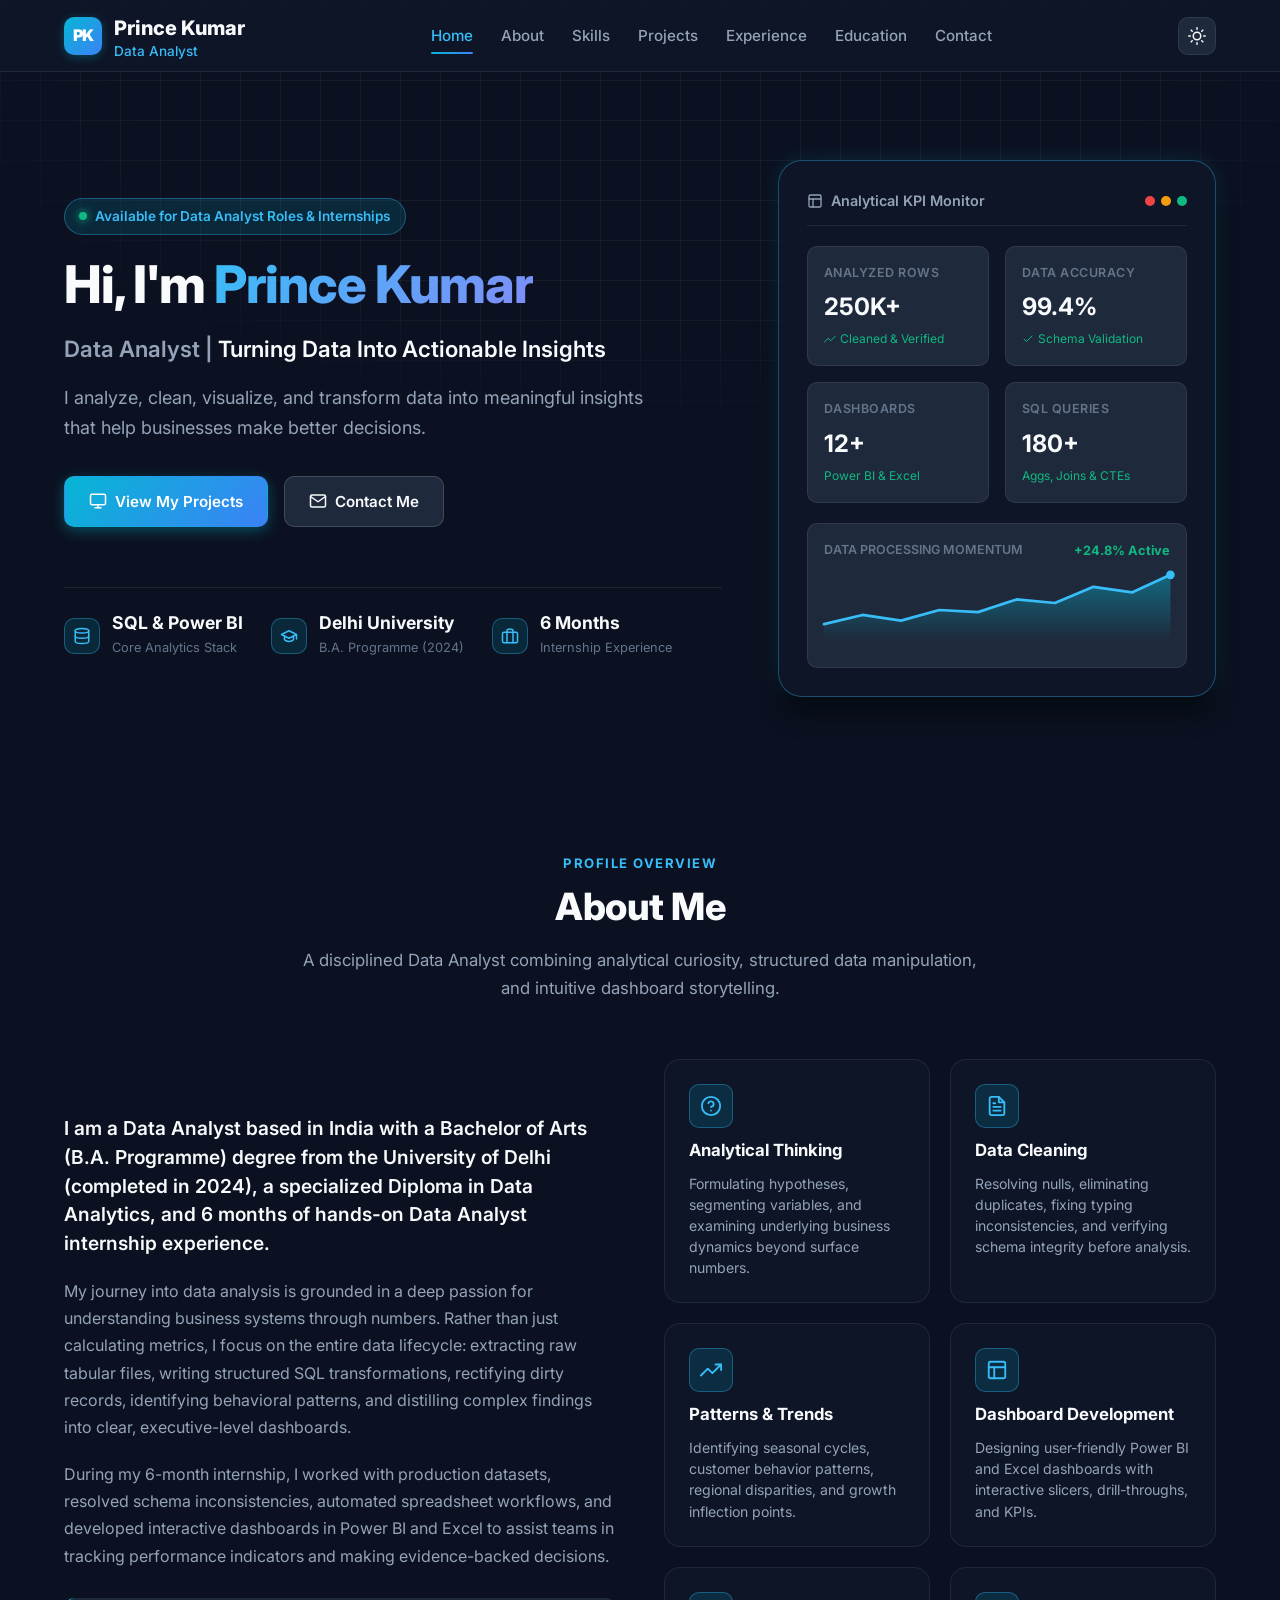
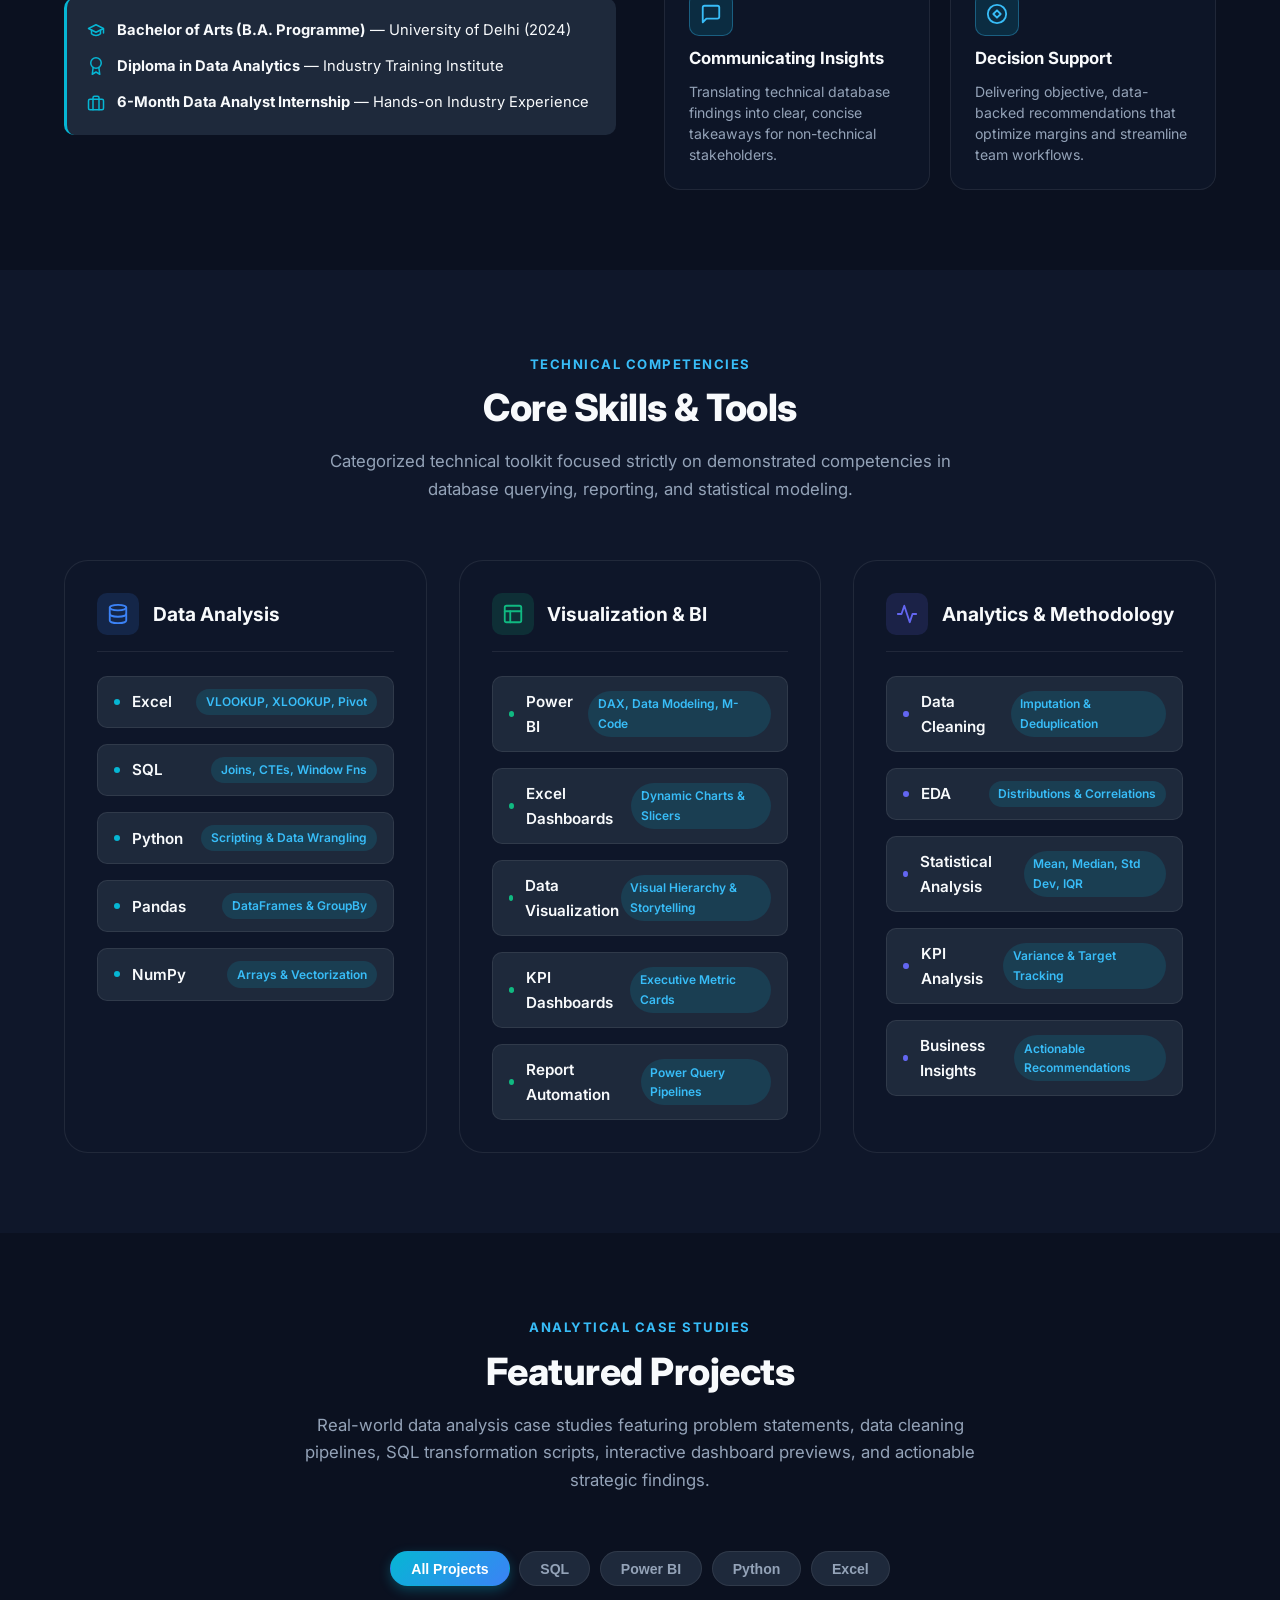
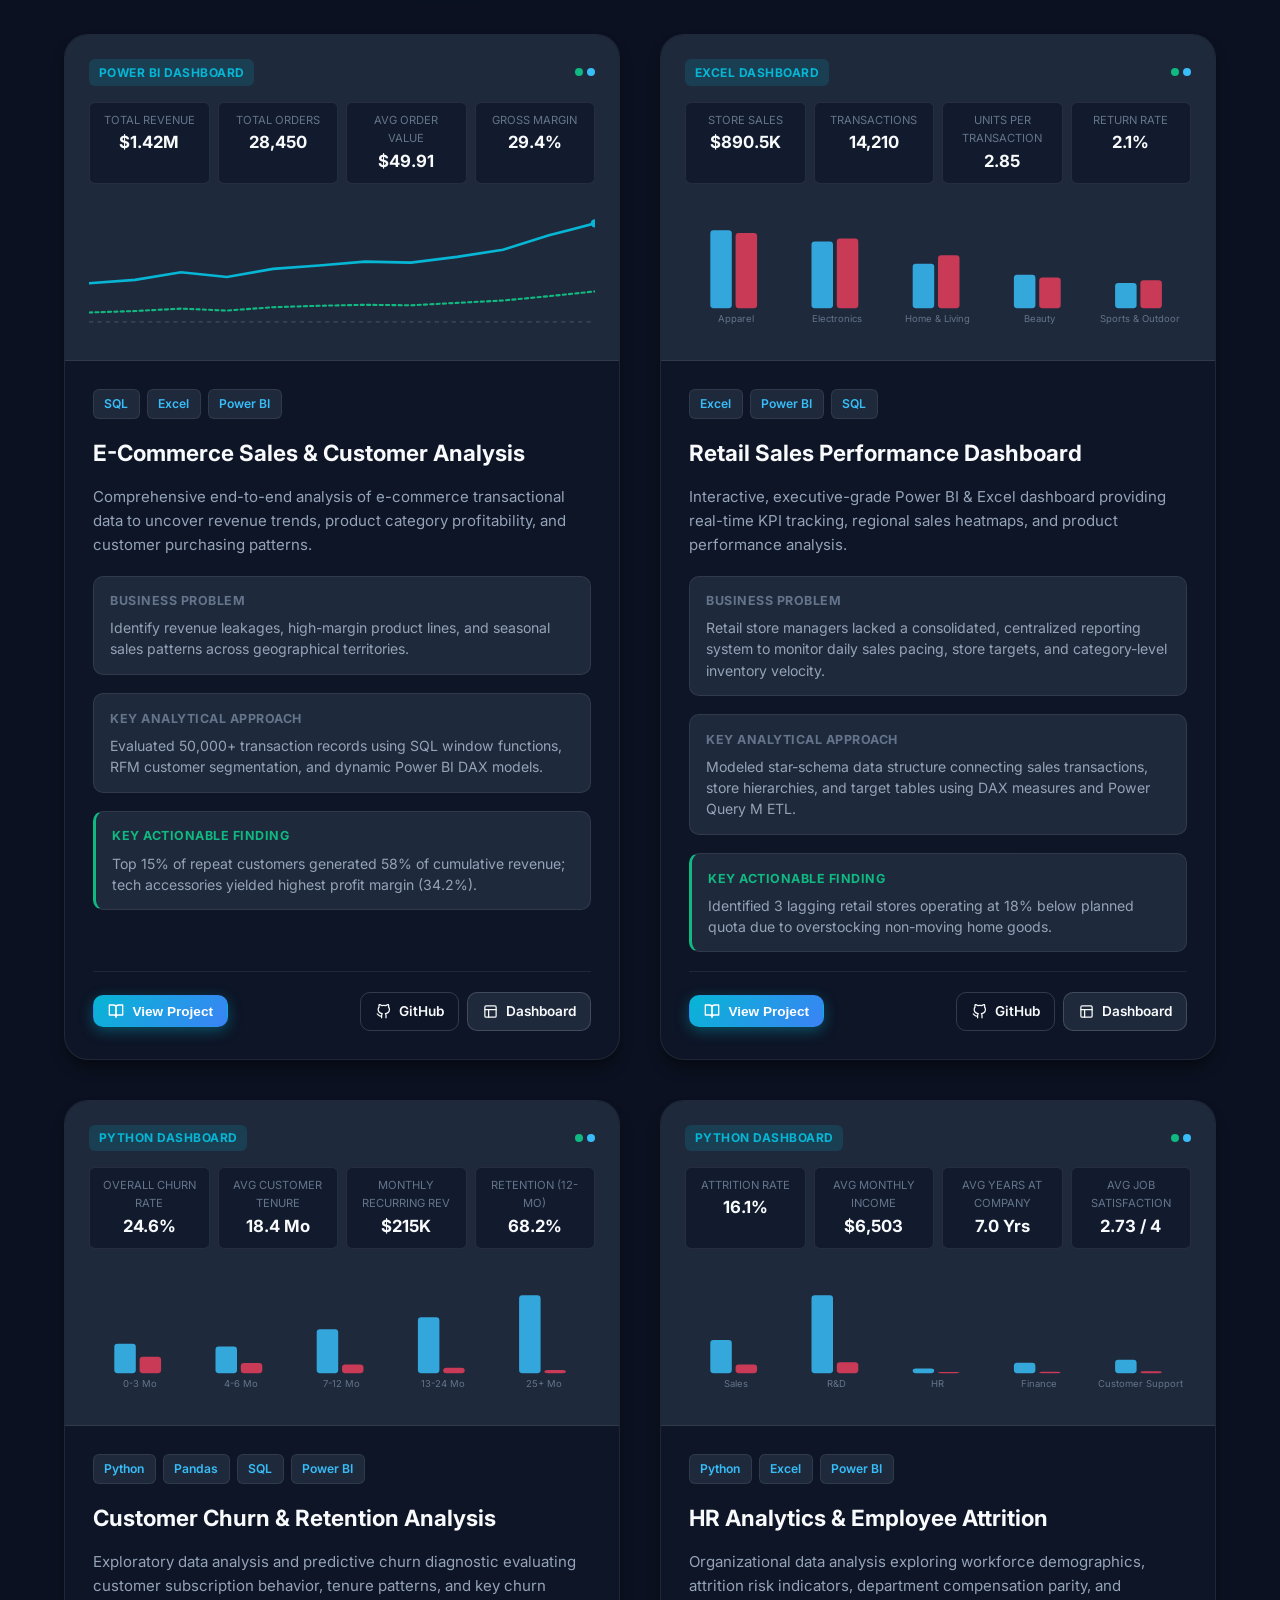
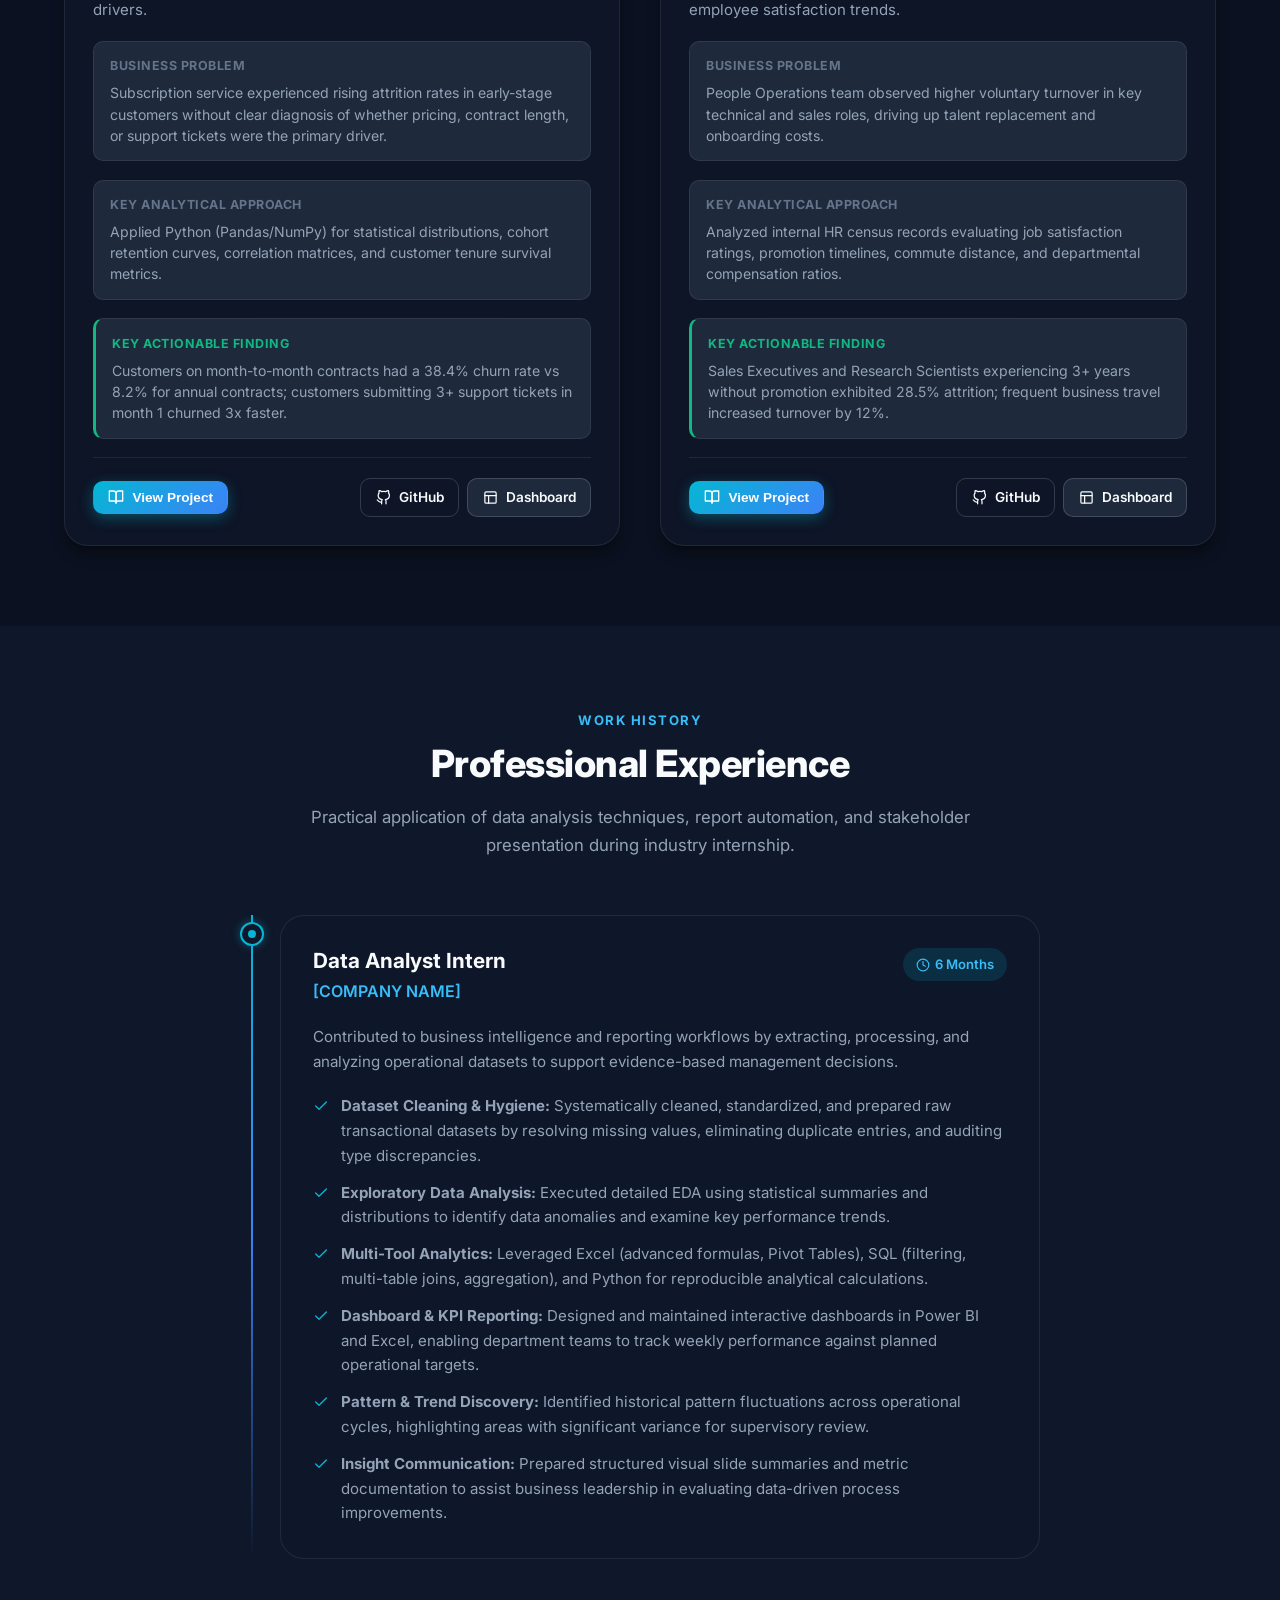
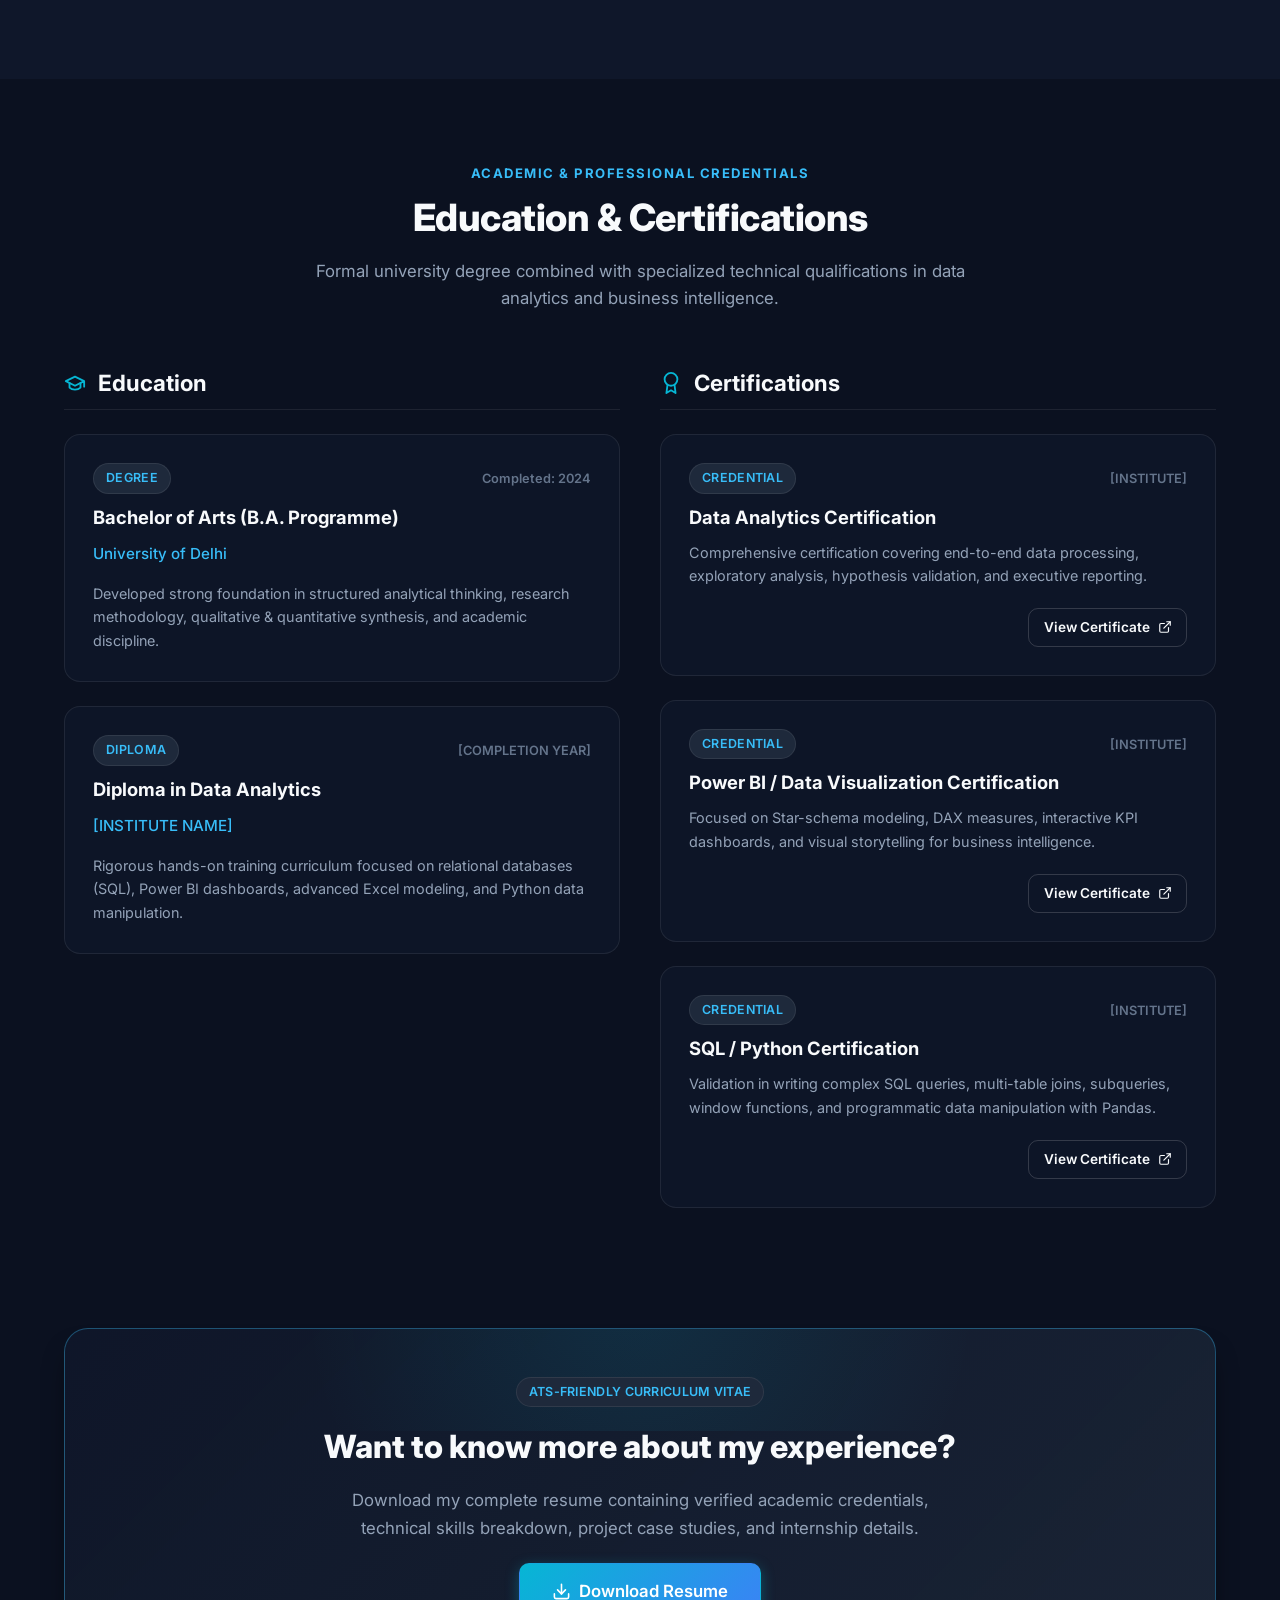
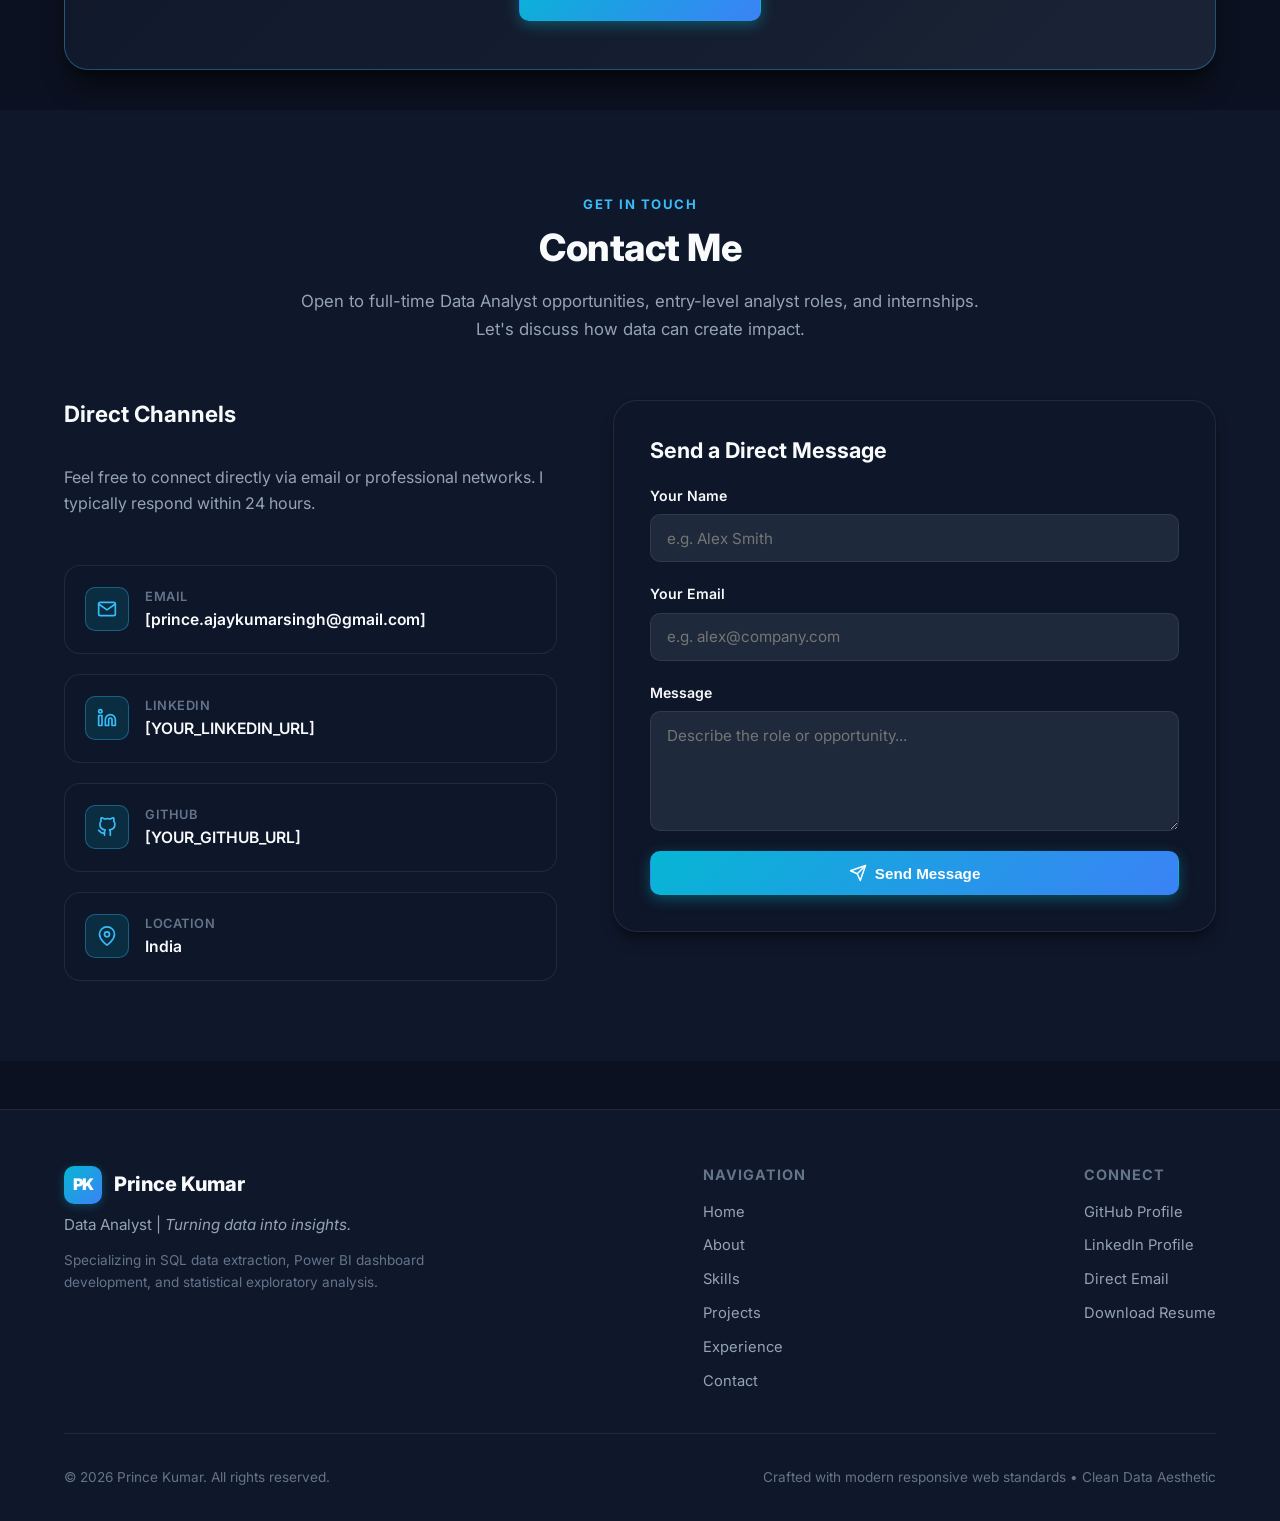
==== commit daedbb93: "Update email in contact card" ====
--- a/index.html
+++ b/index.html
@@ -886,7 +886,7 @@
               </div>
               <div>
                 <div class="contact-card-label">Email</div>
-                <div class="contact-card-val">[YOUR_EMAIL]</div>
+                <div class="contact-card-val">[prince.ajaykumarsingh@gmail.com]</div>
               </div>
             </a>
 
@@ -1050,4 +1050,4 @@
     document.getElementById('current-year').textContent = new Date().getFullYear();
   </script>
 </body>
-</html>+</html>
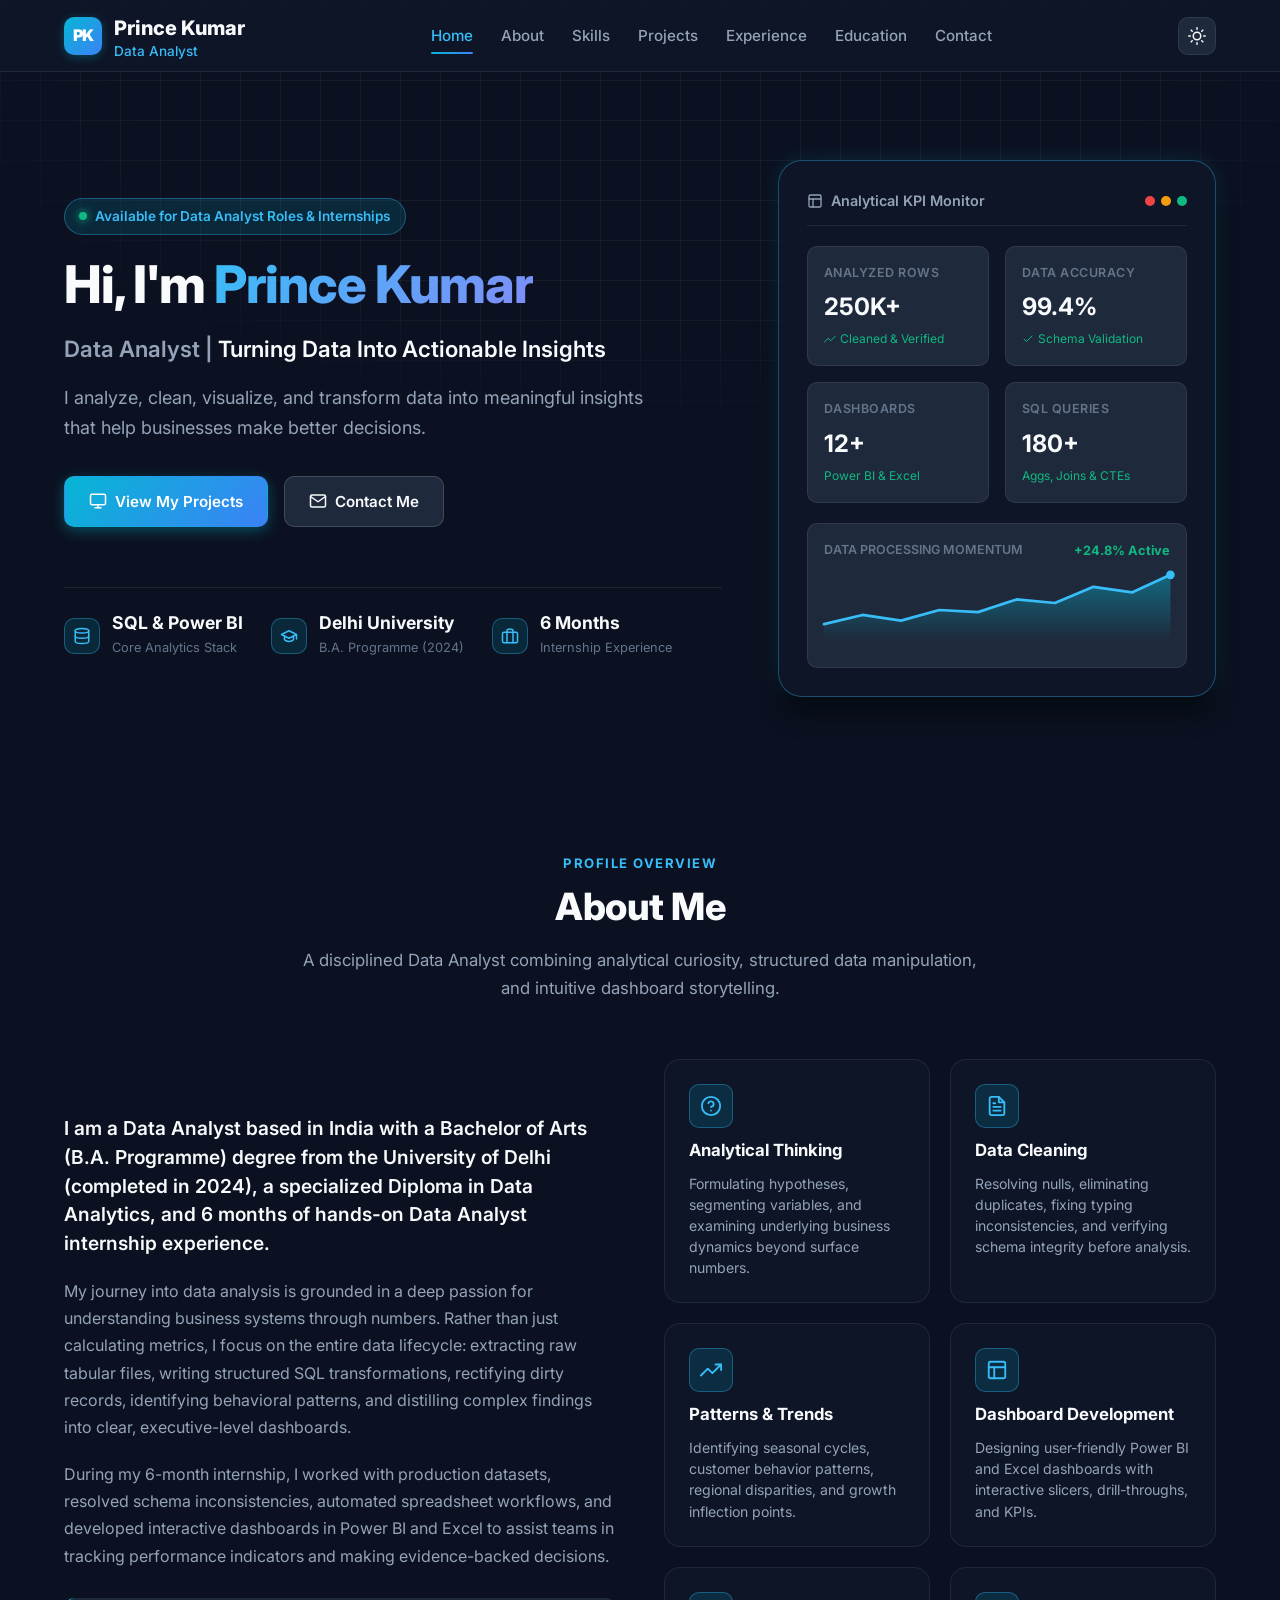
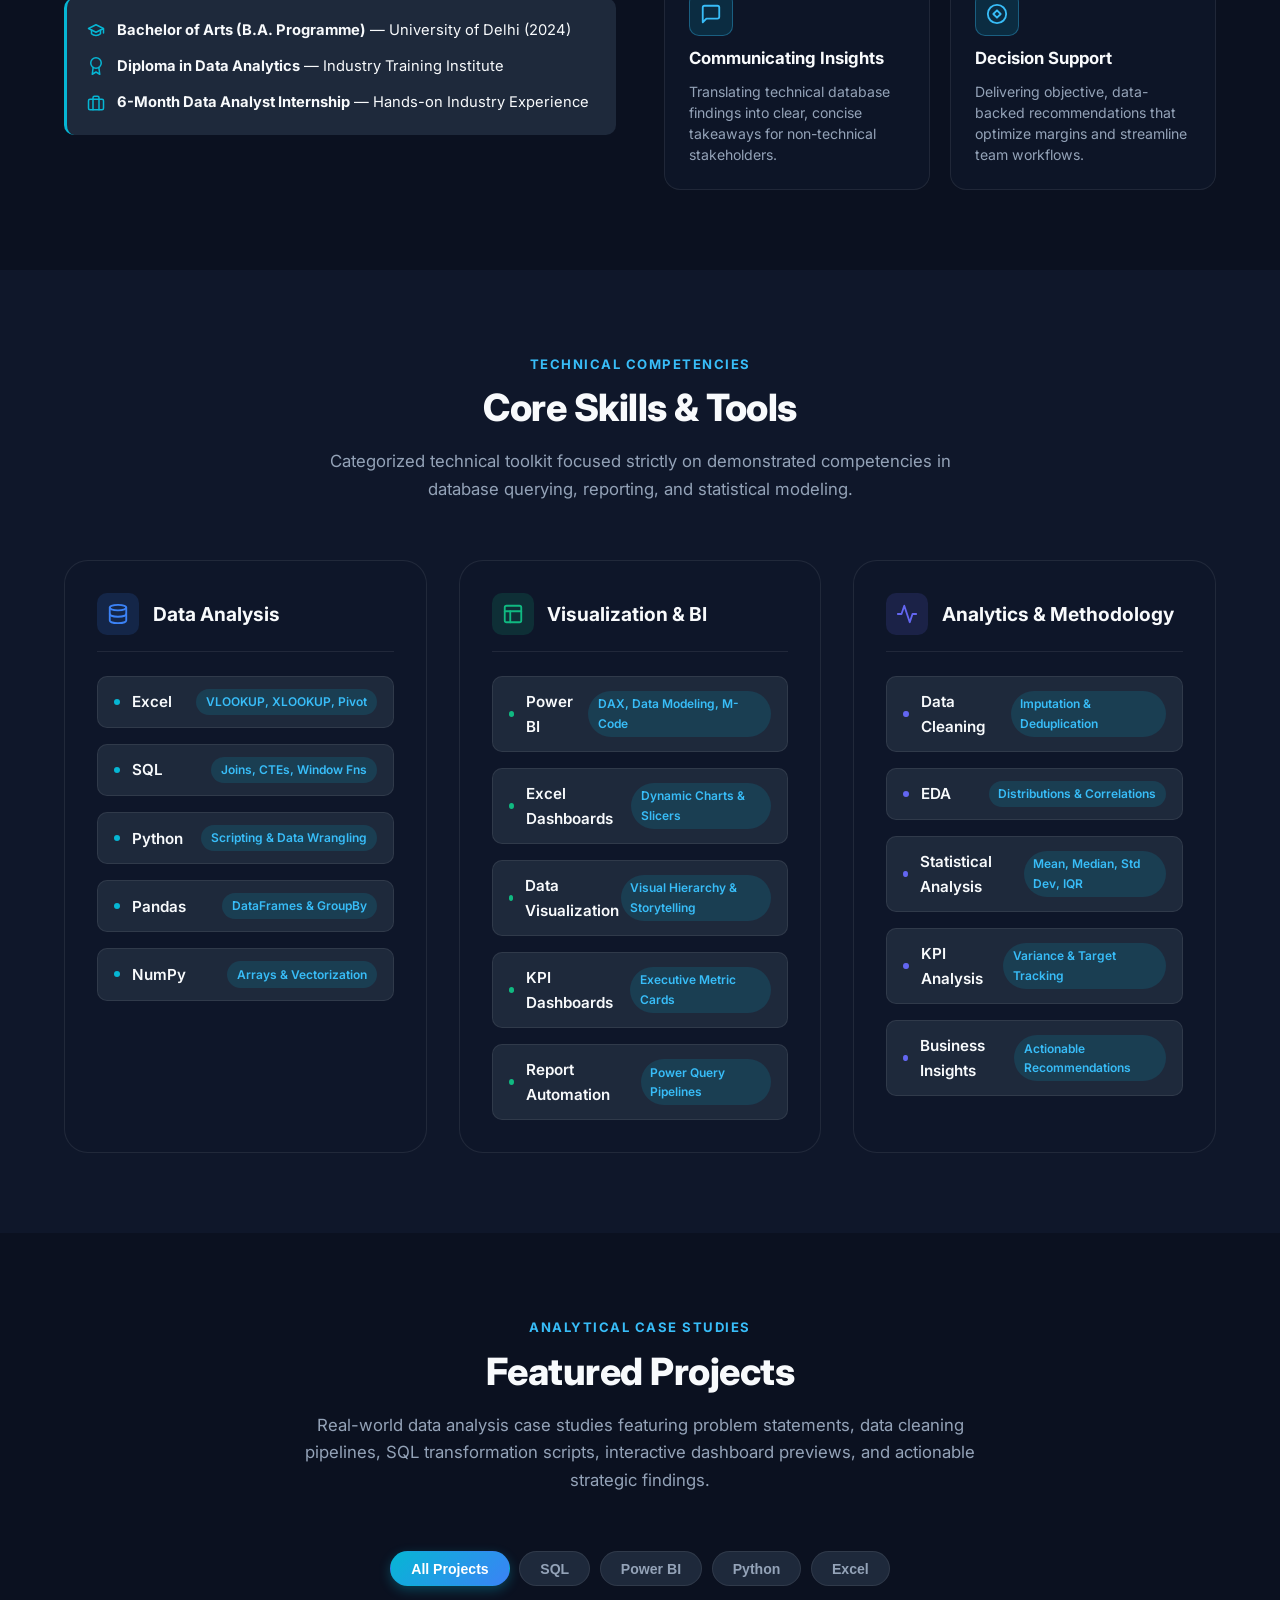
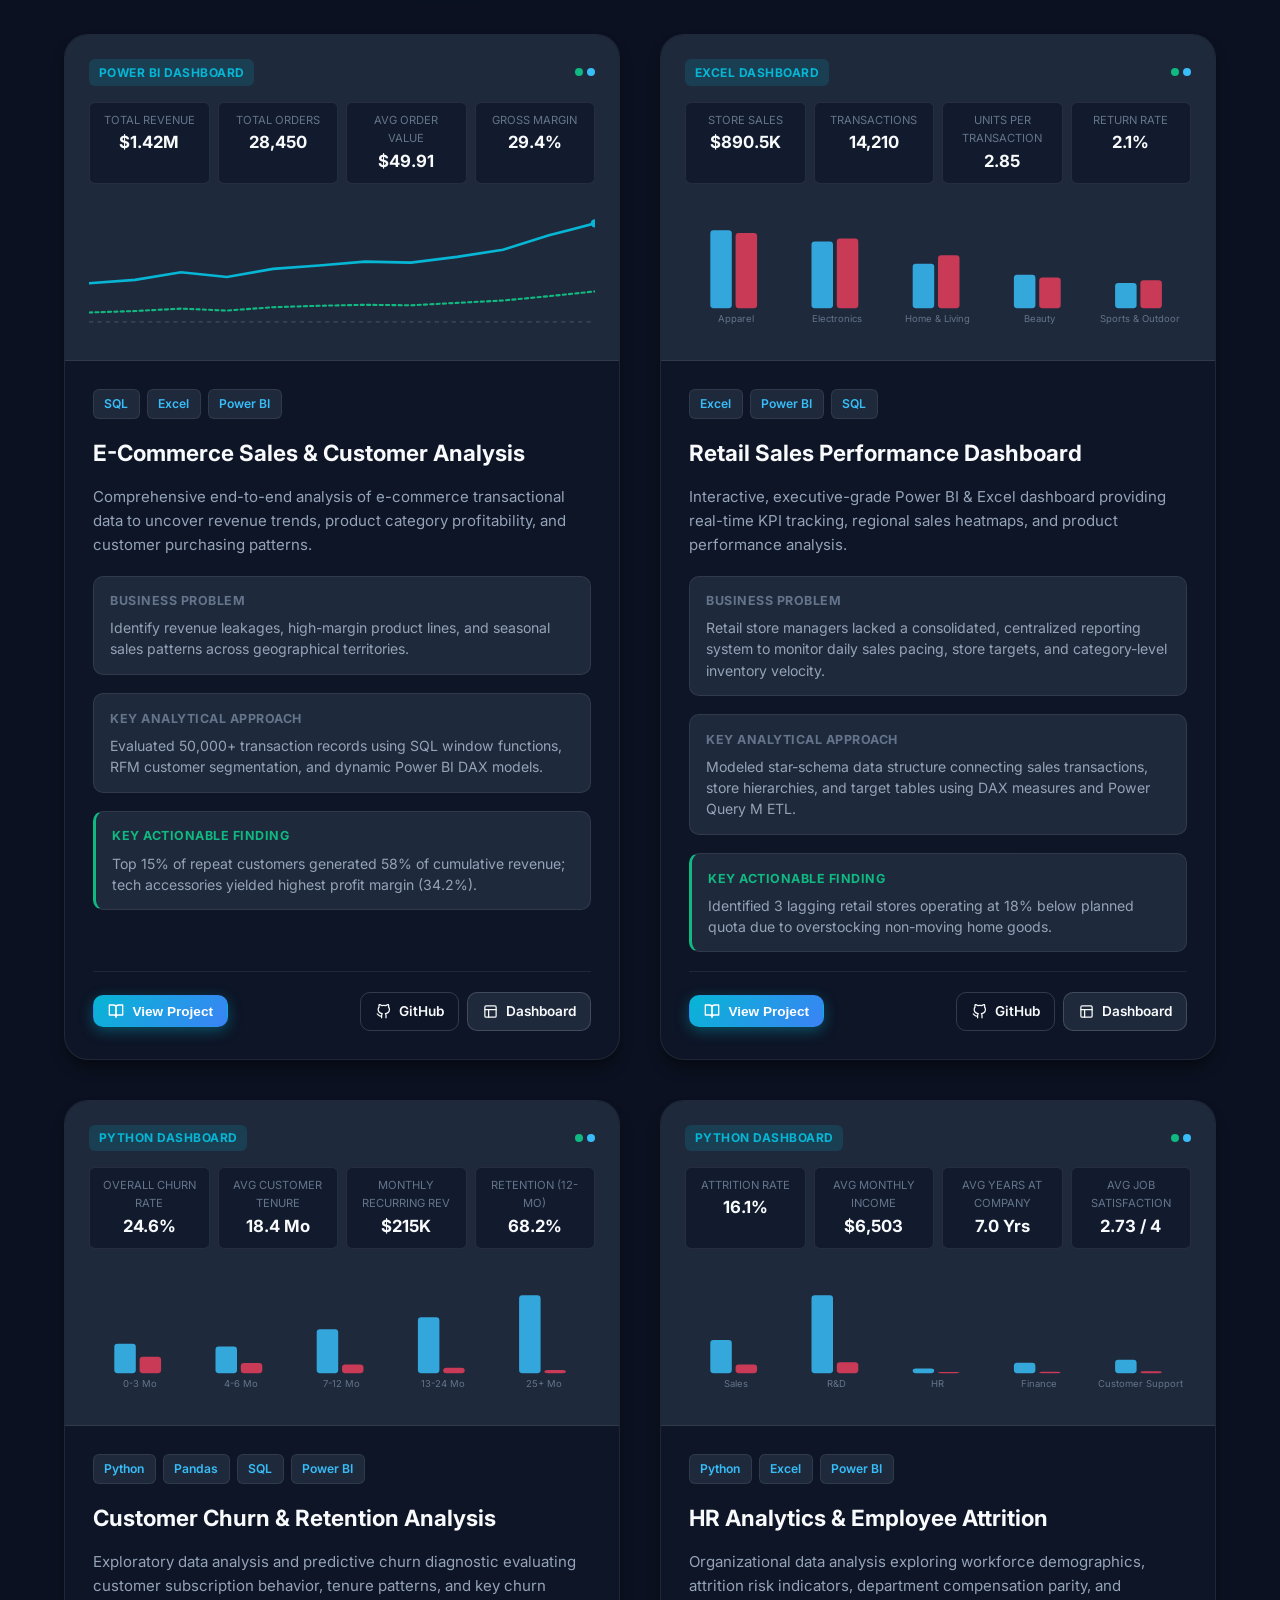
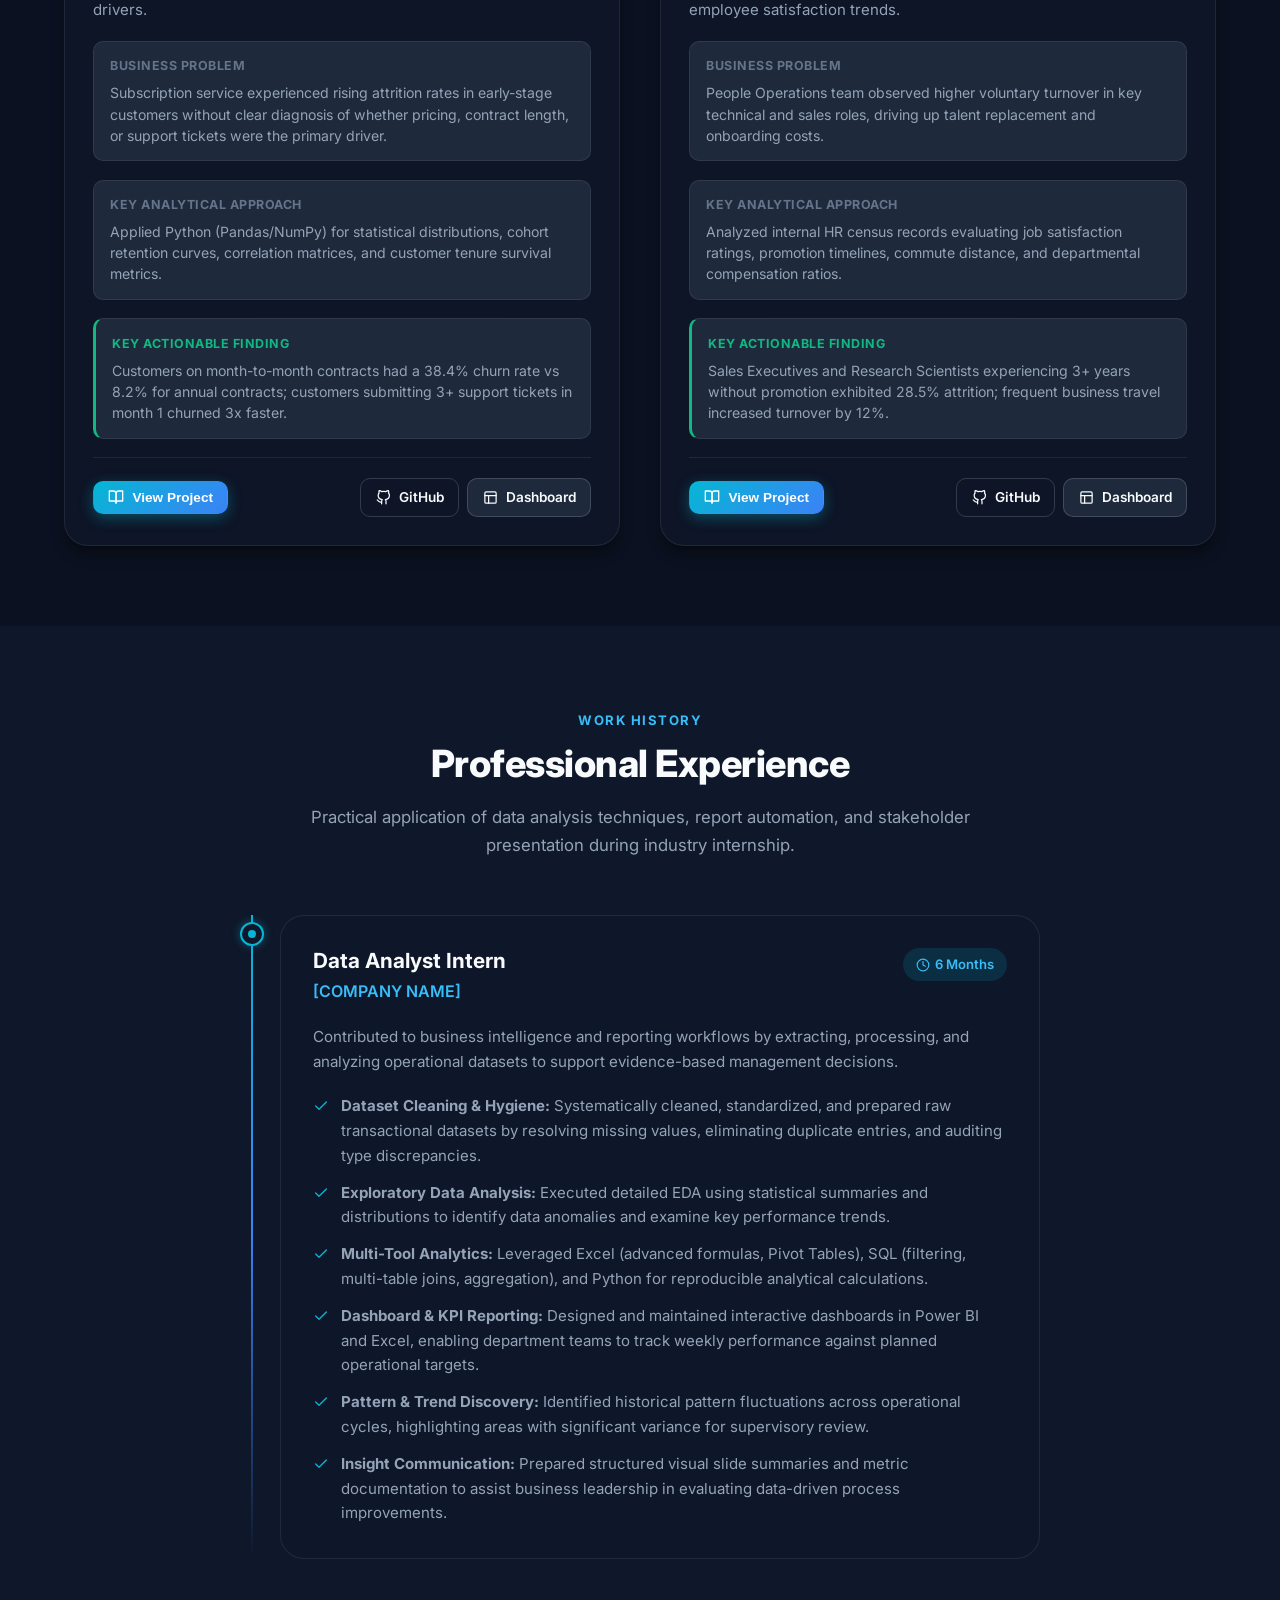
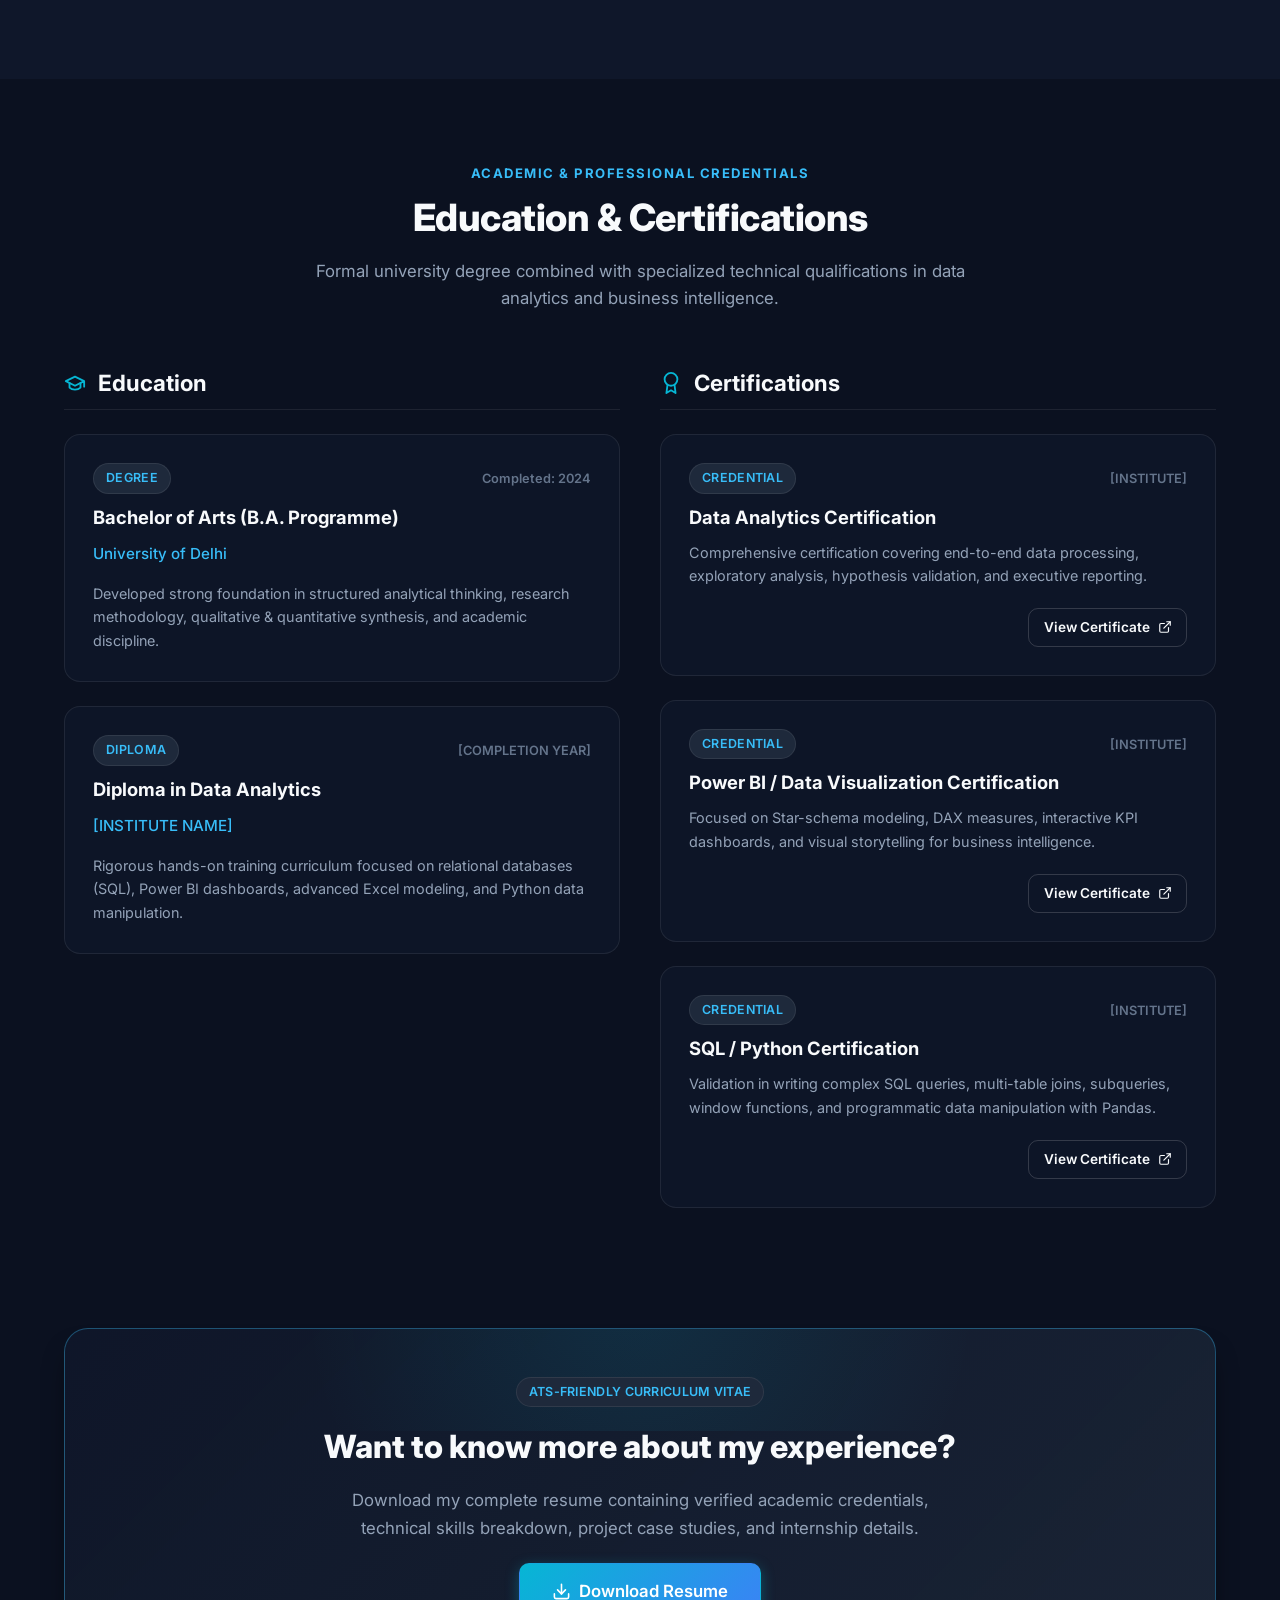
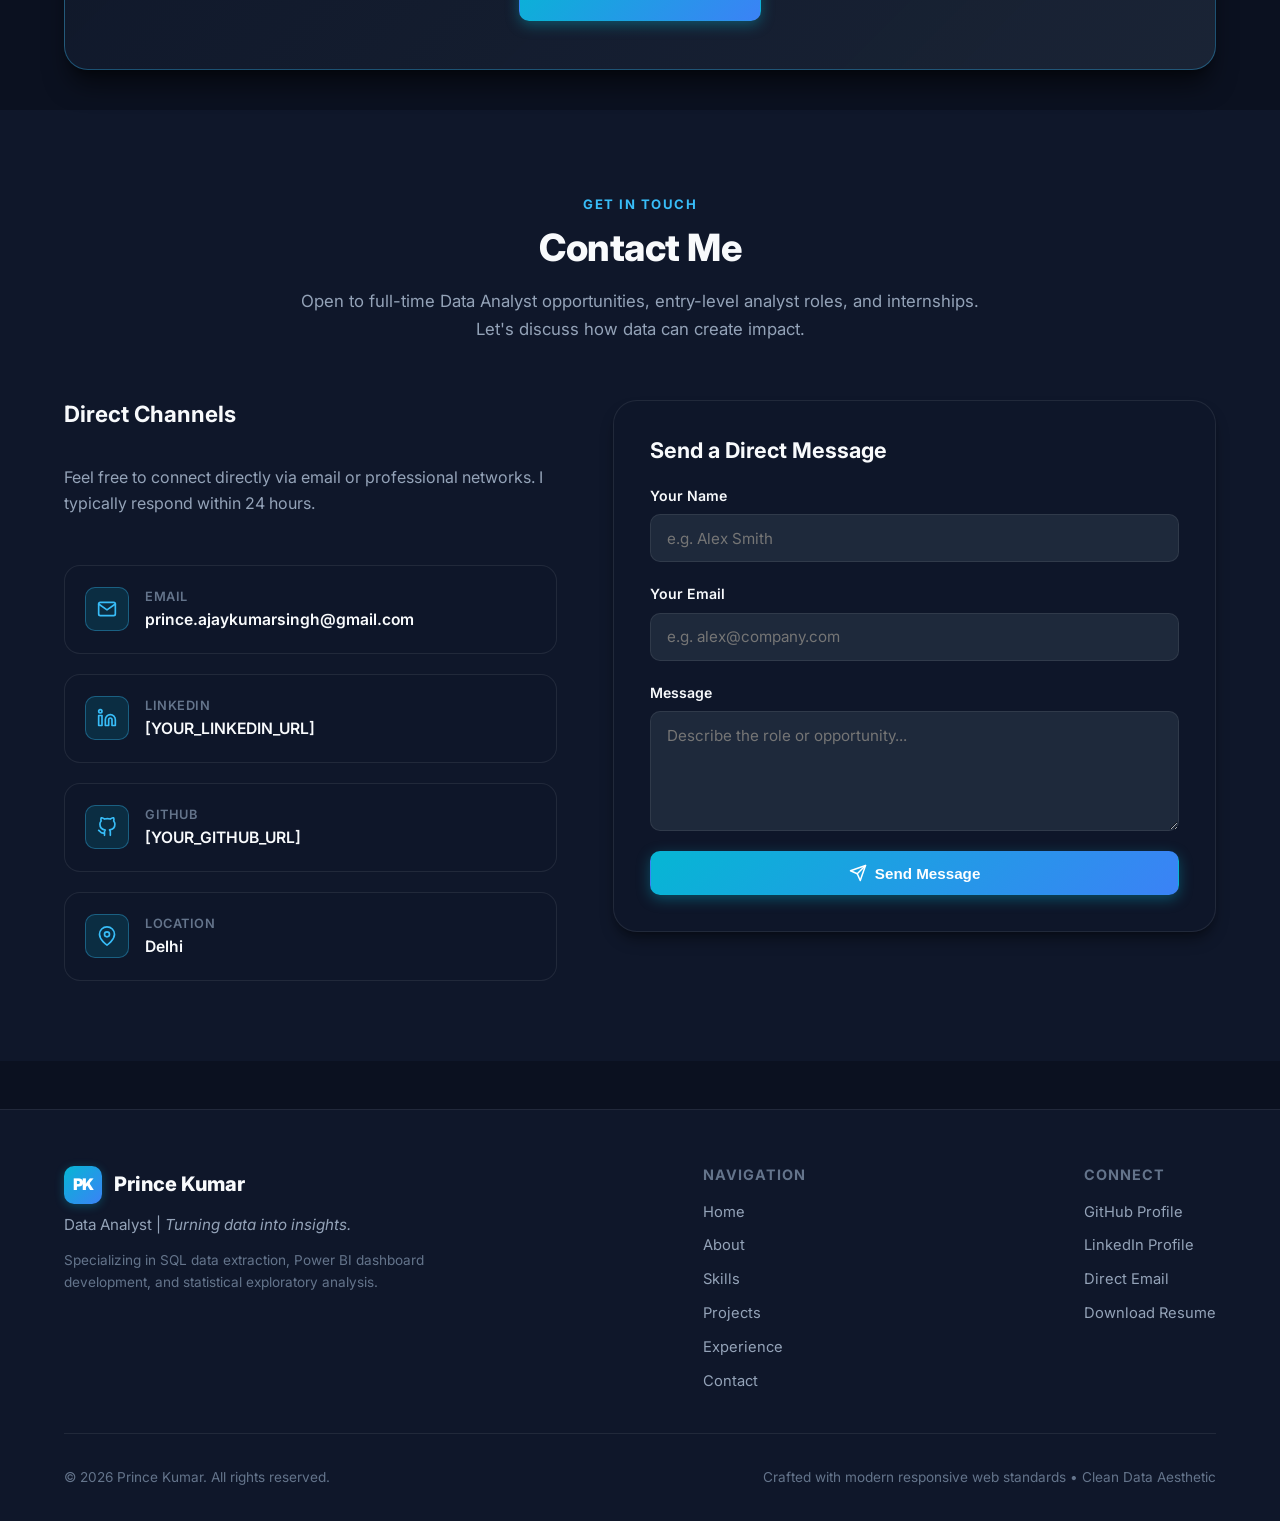
==== commit 259934e1: "Update email and location in contact card" ====
--- a/index.html
+++ b/index.html
@@ -886,7 +886,7 @@
               </div>
               <div>
                 <div class="contact-card-label">Email</div>
-                <div class="contact-card-val">[prince.ajaykumarsingh@gmail.com]</div>
+                <div class="contact-card-val">prince.ajaykumarsingh@gmail.com</div>
               </div>
             </a>
 
@@ -928,7 +928,7 @@
               </div>
               <div>
                 <div class="contact-card-label">Location</div>
-                <div class="contact-card-val">India</div>
+                <div class="contact-card-val">Delhi</div>
               </div>
             </div>
           </div>
